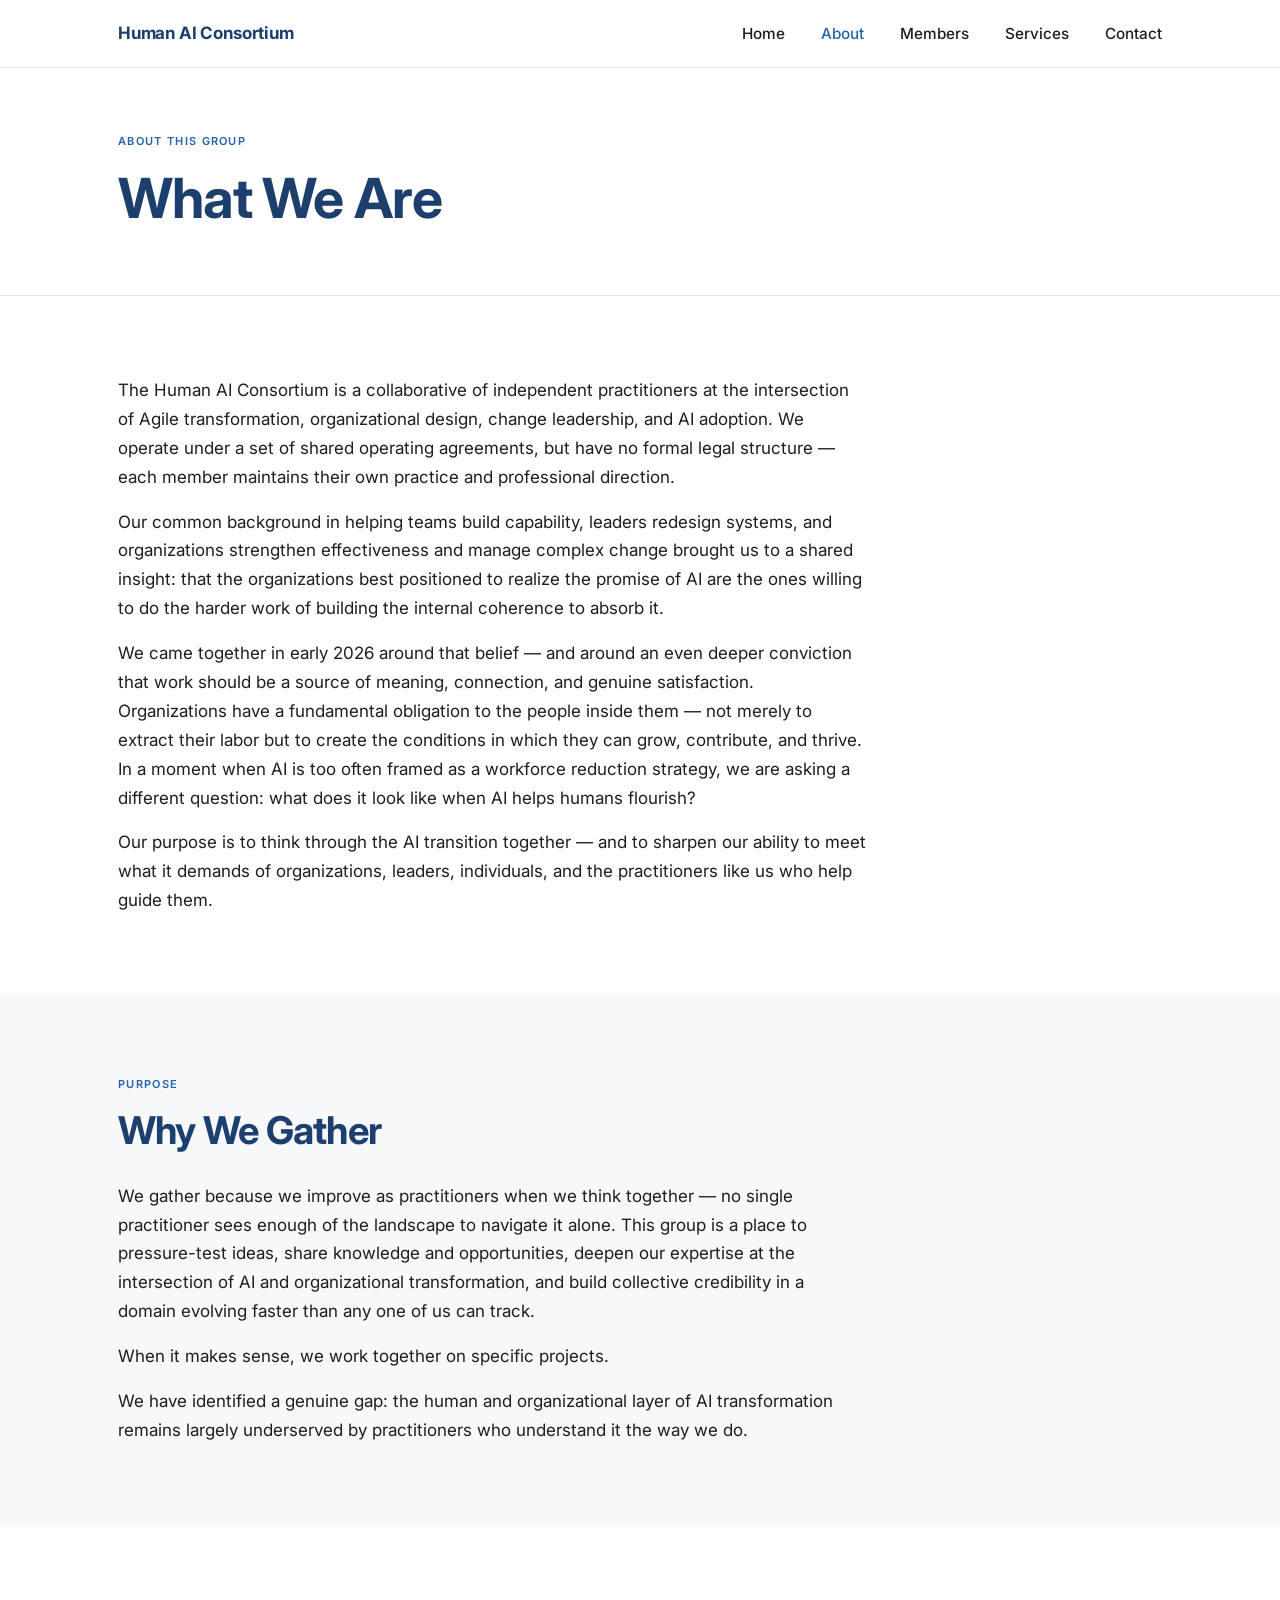
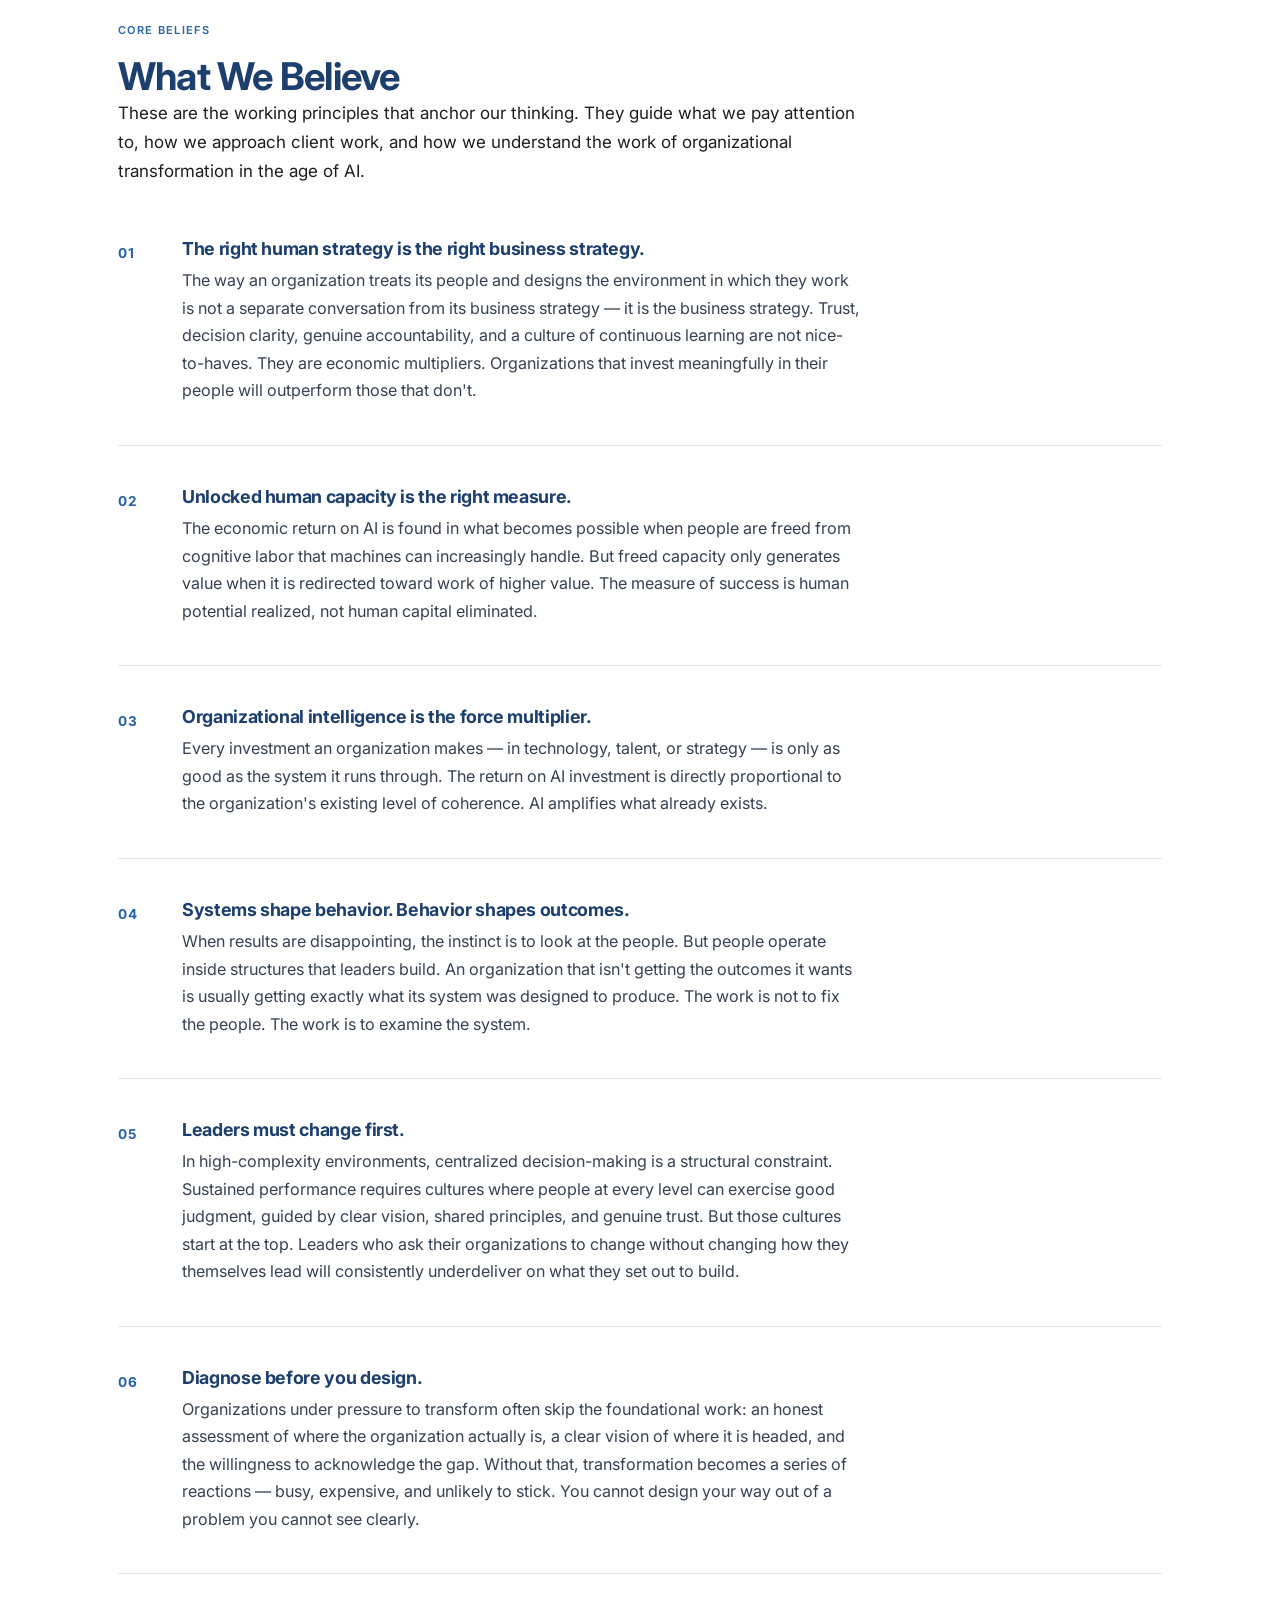
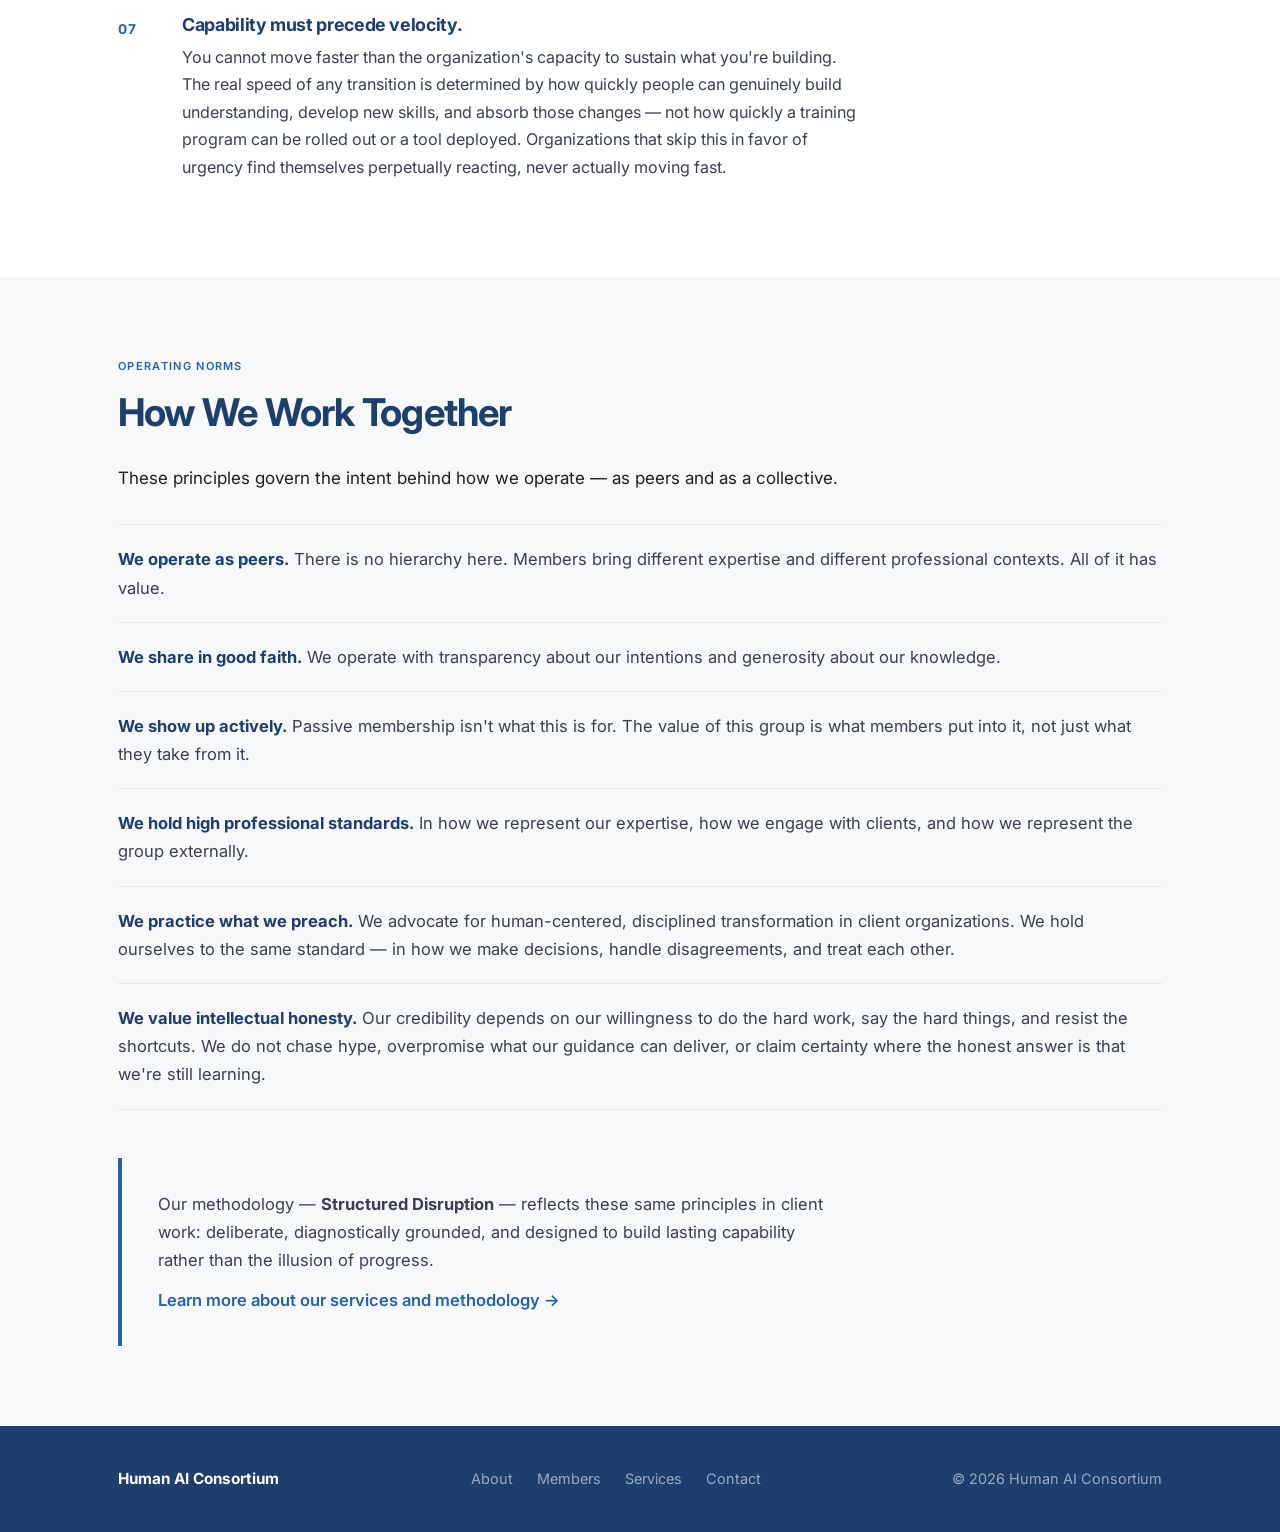
==== about.html @ 133a5184 "Initial build of Human AI Consortium website Five-page static site (HTML/CSS/JS): Home, About, Membe" ====
<!DOCTYPE html>
<html lang="en">
<head>
  <meta charset="UTF-8">
  <meta name="viewport" content="width=device-width, initial-scale=1.0">
  <title>About — Human AI Consortium</title>
  <meta name="description" content="The Human AI Consortium is a collaborative of independent practitioners at the intersection of Agile transformation, organizational design, change leadership, and AI adoption.">
  <link rel="preconnect" href="https://fonts.googleapis.com">
  <link rel="preconnect" href="https://fonts.gstatic.com" crossorigin>
  <link href="https://fonts.googleapis.com/css2?family=Inter:wght@400;500;600;700&display=swap" rel="stylesheet">
  <link rel="stylesheet" href="css/style.css">
</head>
<body>

  <nav class="site-nav">
    <div class="container nav-inner">
      <a href="index.html" class="nav-logo">Human AI Consortium</a>
      <button class="nav-toggle" aria-label="Open menu" aria-expanded="false">☰</button>
      <ul class="nav-links">
        <li><a href="index.html">Home</a></li>
        <li><a href="about.html" class="active">About</a></li>
        <li><a href="members.html">Members</a></li>
        <li><a href="services.html">Services</a></li>
        <li><a href="contact.html">Contact</a></li>
      </ul>
    </div>
  </nav>

  <!-- Page header -->
  <header class="page-header">
    <div class="container">
      <span class="label">About This Group</span>
      <h1>What We Are</h1>
    </div>
  </header>

  <!-- What We Are -->
  <section class="prose-section">
    <div class="container">
      <p>The Human AI Consortium is a collaborative of independent practitioners at the intersection of Agile transformation, organizational design, change leadership, and AI adoption. We operate under a set of shared operating agreements, but have no formal legal structure — each member maintains their own practice and professional direction.</p>
      <p>Our common background in helping teams build capability, leaders redesign systems, and organizations strengthen effectiveness and manage complex change brought us to a shared insight: that the organizations best positioned to realize the promise of AI are the ones willing to do the harder work of building the internal coherence to absorb it.</p>
      <p>We came together in early 2026 around that belief — and around an even deeper conviction that work should be a source of meaning, connection, and genuine satisfaction. Organizations have a fundamental obligation to the people inside them — not merely to extract their labor but to create the conditions in which they can grow, contribute, and thrive. In a moment when AI is too often framed as a workforce reduction strategy, we are asking a different question: what does it look like when AI helps humans flourish?</p>
      <p>Our purpose is to think through the AI transition together — and to sharpen our ability to meet what it demands of organizations, leaders, individuals, and the practitioners like us who help guide them.</p>
    </div>
  </section>

  <!-- Why We Gather -->
  <section class="prose-section alt">
    <div class="container">
      <span class="label">Purpose</span>
      <h2>Why We Gather</h2>
      <p>We gather because we improve as practitioners when we think together — no single practitioner sees enough of the landscape to navigate it alone. This group is a place to pressure-test ideas, share knowledge and opportunities, deepen our expertise at the intersection of AI and organizational transformation, and build collective credibility in a domain evolving faster than any one of us can track.</p>
      <p>When it makes sense, we work together on specific projects.</p>
      <p>We have identified a genuine gap: the human and organizational layer of AI transformation remains largely underserved by practitioners who understand it the way we do.</p>
    </div>
  </section>

  <!-- Core Beliefs -->
  <section class="beliefs">
    <div class="container">
      <span class="label">Core Beliefs</span>
      <h2>What We Believe</h2>
      <p>These are the working principles that anchor our thinking. They guide what we pay attention to, how we approach client work, and how we understand the work of organizational transformation in the age of AI.</p>
      <div class="beliefs-list">

        <div class="belief">
          <span class="belief-num">01</span>
          <div class="belief-body">
            <h3>The right human strategy is the right business strategy.</h3>
            <p>The way an organization treats its people and designs the environment in which they work is not a separate conversation from its business strategy — it is the business strategy. Trust, decision clarity, genuine accountability, and a culture of continuous learning are not nice-to-haves. They are economic multipliers. Organizations that invest meaningfully in their people will outperform those that don't.</p>
          </div>
        </div>

        <div class="belief">
          <span class="belief-num">02</span>
          <div class="belief-body">
            <h3>Unlocked human capacity is the right measure.</h3>
            <p>The economic return on AI is found in what becomes possible when people are freed from cognitive labor that machines can increasingly handle. But freed capacity only generates value when it is redirected toward work of higher value. The measure of success is human potential realized, not human capital eliminated.</p>
          </div>
        </div>

        <div class="belief">
          <span class="belief-num">03</span>
          <div class="belief-body">
            <h3>Organizational intelligence is the force multiplier.</h3>
            <p>Every investment an organization makes — in technology, talent, or strategy — is only as good as the system it runs through. The return on AI investment is directly proportional to the organization's existing level of coherence. AI amplifies what already exists.</p>
          </div>
        </div>

        <div class="belief">
          <span class="belief-num">04</span>
          <div class="belief-body">
            <h3>Systems shape behavior. Behavior shapes outcomes.</h3>
            <p>When results are disappointing, the instinct is to look at the people. But people operate inside structures that leaders build. An organization that isn't getting the outcomes it wants is usually getting exactly what its system was designed to produce. The work is not to fix the people. The work is to examine the system.</p>
          </div>
        </div>

        <div class="belief">
          <span class="belief-num">05</span>
          <div class="belief-body">
            <h3>Leaders must change first.</h3>
            <p>In high-complexity environments, centralized decision-making is a structural constraint. Sustained performance requires cultures where people at every level can exercise good judgment, guided by clear vision, shared principles, and genuine trust. But those cultures start at the top. Leaders who ask their organizations to change without changing how they themselves lead will consistently underdeliver on what they set out to build.</p>
          </div>
        </div>

        <div class="belief">
          <span class="belief-num">06</span>
          <div class="belief-body">
            <h3>Diagnose before you design.</h3>
            <p>Organizations under pressure to transform often skip the foundational work: an honest assessment of where the organization actually is, a clear vision of where it is headed, and the willingness to acknowledge the gap. Without that, transformation becomes a series of reactions — busy, expensive, and unlikely to stick. You cannot design your way out of a problem you cannot see clearly.</p>
          </div>
        </div>

        <div class="belief">
          <span class="belief-num">07</span>
          <div class="belief-body">
            <h3>Capability must precede velocity.</h3>
            <p>You cannot move faster than the organization's capacity to sustain what you're building. The real speed of any transition is determined by how quickly people can genuinely build understanding, develop new skills, and absorb those changes — not how quickly a training program can be rolled out or a tool deployed. Organizations that skip this in favor of urgency find themselves perpetually reacting, never actually moving fast.</p>
          </div>
        </div>

      </div>
    </div>
  </section>

  <!-- How We Work Together -->
  <section class="prose-section alt">
    <div class="container">
      <span class="label">Operating Norms</span>
      <h2>How We Work Together</h2>
      <p>These principles govern the intent behind how we operate — as peers and as a collective.</p>
      <div class="norms-list">
        <div class="norm"><strong>We operate as peers.</strong> There is no hierarchy here. Members bring different expertise and different professional contexts. All of it has value.</div>
        <div class="norm"><strong>We share in good faith.</strong> We operate with transparency about our intentions and generosity about our knowledge.</div>
        <div class="norm"><strong>We show up actively.</strong> Passive membership isn't what this is for. The value of this group is what members put into it, not just what they take from it.</div>
        <div class="norm"><strong>We hold high professional standards.</strong> In how we represent our expertise, how we engage with clients, and how we represent the group externally.</div>
        <div class="norm"><strong>We practice what we preach.</strong> We advocate for human-centered, disciplined transformation in client organizations. We hold ourselves to the same standard — in how we make decisions, handle disagreements, and treat each other.</div>
        <div class="norm"><strong>We value intellectual honesty.</strong> Our credibility depends on our willingness to do the hard work, say the hard things, and resist the shortcuts. We do not chase hype, overpromise what our guidance can deliver, or claim certainty where the honest answer is that we're still learning.</div>
      </div>

      <div class="callout">
        <p>Our methodology — <strong>Structured Disruption</strong> — reflects these same principles in client work: deliberate, diagnostically grounded, and designed to build lasting capability rather than the illusion of progress.</p>
        <p><a href="services.html">Learn more about our services and methodology →</a></p>
      </div>
    </div>
  </section>

  <footer class="site-footer">
    <div class="container footer-inner">
      <a href="index.html" class="footer-logo">Human AI Consortium</a>
      <nav class="footer-links">
        <a href="about.html">About</a>
        <a href="members.html">Members</a>
        <a href="services.html">Services</a>
        <a href="contact.html">Contact</a>
      </nav>
      <span>© 2026 Human AI Consortium</span>
    </div>
  </footer>

  <script src="js/nav.js"></script>
</body>
</html>
---- css/style.css ----
/* ── Reset ── */
*, *::before, *::after { box-sizing: border-box; margin: 0; padding: 0; }
img { max-width: 100%; display: block; }
ul { list-style: none; }
button { font-family: inherit; }

/* ── Variables ── */
:root {
  --navy:    #1C3F6E;
  --blue:    #2563A8;
  --bg:      #FFFFFF;
  --bg-alt:  #F7F8FA;
  --text:    #1E1E1E;
  --muted:   #6B7280;
  --divider: #E5E7EB;
  --max-w:   1100px;
  --nav-h:   68px;
}

/* ── Base ── */
html { font-size: 17px; scroll-behavior: smooth; }
body {
  font-family: 'Inter', -apple-system, BlinkMacSystemFont, 'Segoe UI', sans-serif;
  color: var(--text);
  background: var(--bg);
  line-height: 1.7;
}

/* ── Typography ── */
h1, h2, h3, h4 {
  color: var(--navy);
  font-weight: 700;
  letter-spacing: -0.02em;
  line-height: 1.2;
}
h1 { font-size: clamp(2rem, 5vw, 3.25rem); }
h2 { font-size: clamp(1.5rem, 3.5vw, 2.25rem); }
h3 { font-size: 1.2rem; }
p { max-width: 68ch; }
a { text-decoration: none; color: var(--blue); }
a:hover { text-decoration: underline; }

/* ── Container ── */
.container { max-width: var(--max-w); margin: 0 auto; padding: 0 28px; }

/* ── Section label ── */
.label {
  display: block;
  font-size: 11px;
  font-weight: 600;
  letter-spacing: 0.12em;
  text-transform: uppercase;
  color: var(--blue);
  margin-bottom: 14px;
}

/* ══════════════════════════════════════════
   NAV
══════════════════════════════════════════ */
.site-nav {
  position: fixed;
  top: 0; left: 0; right: 0;
  height: var(--nav-h);
  background: var(--bg);
  border-bottom: 1px solid var(--divider);
  z-index: 200;
}
.nav-inner {
  display: flex;
  align-items: center;
  justify-content: space-between;
  height: 100%;
}
.nav-logo {
  font-size: 1rem;
  font-weight: 700;
  color: var(--navy);
  letter-spacing: -0.01em;
  text-decoration: none;
}
.nav-logo:hover { text-decoration: none; color: var(--blue); }
.nav-links {
  display: flex;
  gap: 36px;
  align-items: center;
}
.nav-links a {
  font-size: 0.9rem;
  font-weight: 500;
  color: var(--text);
  transition: color 0.15s;
  text-decoration: none;
}
.nav-links a:hover { color: var(--blue); }
.nav-links a.active { color: var(--blue); }
.nav-toggle {
  display: none;
  background: none;
  border: none;
  font-size: 1.5rem;
  cursor: pointer;
  color: var(--navy);
  padding: 4px 8px;
  line-height: 1;
}

/* ══════════════════════════════════════════
   HERO  (home page)
══════════════════════════════════════════ */
.hero {
  padding: calc(var(--nav-h) + 96px) 0 104px;
  border-bottom: 1px solid var(--divider);
}
.hero h1 {
  max-width: 17ch;
  margin-bottom: 28px;
}
.hero p {
  font-size: 1.125rem;
  color: #374151;
  margin-bottom: 40px;
}

/* ── Buttons ── */
.btn {
  display: inline-block;
  background: var(--navy);
  color: #fff;
  padding: 14px 32px;
  font-size: 0.95rem;
  font-weight: 600;
  border-radius: 4px;
  letter-spacing: 0.01em;
  transition: background 0.15s;
  text-decoration: none;
}
.btn:hover { background: var(--blue); text-decoration: none; color: #fff; }
.btn-ghost {
  background: transparent;
  color: var(--navy);
  border: 2px solid var(--navy);
}
.btn-ghost:hover { background: var(--navy); color: #fff; }

/* ══════════════════════════════════════════
   FEATURE STRIP  (home page)
══════════════════════════════════════════ */
.features {
  background: var(--bg-alt);
  padding: 88px 0;
}
.features-grid {
  display: grid;
  grid-template-columns: repeat(3, 1fr);
  gap: 56px;
  margin-top: 52px;
}
.feature-item h3 { margin-bottom: 10px; }
.feature-item p { font-size: 0.95rem; color: #374151; margin: 0; }

/* ══════════════════════════════════════════
   BELIEFS  (home + about pages)
══════════════════════════════════════════ */
.beliefs { padding: 96px 0; }
.beliefs-list {
  margin-top: 52px;
  display: flex;
  flex-direction: column;
  gap: 40px;
}
.belief {
  display: grid;
  grid-template-columns: 40px 1fr;
  gap: 24px;
  align-items: start;
  padding-bottom: 40px;
  border-bottom: 1px solid var(--divider);
}
.belief:last-child { border-bottom: none; padding-bottom: 0; }
.belief-num {
  font-size: 0.8rem;
  font-weight: 700;
  color: var(--blue);
  padding-top: 4px;
  letter-spacing: 0.05em;
}
.belief-body h3 { font-size: 1.05rem; margin-bottom: 8px; }
.belief-body p { font-size: 0.95rem; color: #374151; margin: 0; }

/* ══════════════════════════════════════════
   CTA BAR
══════════════════════════════════════════ */
.cta-bar {
  background: var(--navy);
  color: #fff;
  padding: 88px 0;
  text-align: center;
}
.cta-bar h2 { color: #fff; margin-bottom: 14px; }
.cta-bar p { color: rgba(255,255,255,0.72); margin: 0 auto 36px; font-size: 1.05rem; }
.cta-bar .btn { background: #fff; color: var(--navy); }
.cta-bar .btn:hover { background: var(--bg-alt); color: var(--navy); }

/* ══════════════════════════════════════════
   PAGE HEADER  (inner pages)
══════════════════════════════════════════ */
.page-header {
  padding: calc(var(--nav-h) + 64px) 0 64px;
  border-bottom: 1px solid var(--divider);
}
.page-header h1 { margin-top: 14px; }

/* ══════════════════════════════════════════
   PROSE SECTIONS  (about page)
══════════════════════════════════════════ */
.prose-section { padding: 80px 0; }
.prose-section.alt {
  background: var(--bg-alt);
  padding: 80px 0;
}
.prose-section h2 { margin-bottom: 28px; }
.prose-section p + p { margin-top: 16px; }

/* ── Operating norms (bold-lead list) ── */
.norms-list {
  margin-top: 32px;
  display: flex;
  flex-direction: column;
  gap: 0;
}
.norm {
  padding: 20px 0;
  border-bottom: 1px solid var(--divider);
  font-size: 0.975rem;
  color: #374151;
}
.norm:first-child { border-top: 1px solid var(--divider); }
.norm strong { color: var(--navy); }

/* ── Methodology callout ── */
.callout {
  margin-top: 48px;
  padding: 32px 36px;
  border-left: 4px solid var(--blue);
  background: var(--bg-alt);
  border-radius: 0 4px 4px 0;
}
.callout p { color: #374151; margin: 0; font-size: 0.975rem; }
.callout p + p { margin-top: 12px; }
.callout a { color: var(--blue); font-weight: 600; }

/* ══════════════════════════════════════════
   MEMBERS
══════════════════════════════════════════ */
.members-section { padding: 80px 0; }
.members-grid {
  display: grid;
  grid-template-columns: repeat(4, 1fr);
  gap: 24px;
  margin-top: 52px;
}
.member-card {
  display: flex;
  flex-direction: column;
  align-items: center;
  text-align: center;
  gap: 12px;
  padding: 32px 20px 28px;
  border: 1px solid var(--divider);
  border-radius: 6px;
  transition: border-color 0.15s;
}
.member-card:hover { border-color: var(--blue); }
.member-avatar {
  width: 72px;
  height: 72px;
  border-radius: 50%;
  background: var(--navy);
  color: #fff;
  display: flex;
  align-items: center;
  justify-content: center;
  font-size: 1.3rem;
  font-weight: 700;
  letter-spacing: 0.03em;
  flex-shrink: 0;
}
.member-avatar.alt { background: var(--blue); }
.member-name {
  font-weight: 600;
  font-size: 0.95rem;
  color: var(--navy);
  line-height: 1.3;
}
.member-linkedin {
  display: inline-flex;
  align-items: center;
  gap: 5px;
  font-size: 0.8rem;
  font-weight: 500;
  color: var(--blue);
  text-decoration: none;
  transition: color 0.15s;
}
.member-linkedin:hover { color: var(--navy); text-decoration: none; }
.member-linkedin svg { width: 13px; height: 13px; flex-shrink: 0; }

/* ══════════════════════════════════════════
   SERVICES
══════════════════════════════════════════ */
.services-section { padding: 80px 0; }
.services-section.alt { background: var(--bg-alt); }

.services-grid {
  display: grid;
  grid-template-columns: repeat(2, 1fr);
  gap: 28px;
  margin-top: 44px;
}
.service-card {
  padding: 32px;
  border: 1px solid var(--divider);
  border-top: 3px solid var(--blue);
  border-radius: 0 0 6px 6px;
  background: var(--bg);
}
.service-card h3 { margin-bottom: 10px; }
.service-card p { font-size: 0.95rem; color: #374151; margin: 0; }

/* OI dimensions grid */
.oi-grid {
  display: grid;
  grid-template-columns: repeat(3, 1fr);
  gap: 12px;
  margin-top: 28px;
}
.oi-item {
  padding: 12px 16px;
  background: var(--bg);
  border: 1px solid var(--divider);
  border-radius: 4px;
  font-size: 0.875rem;
  font-weight: 500;
  color: var(--navy);
}

/* Who we serve columns */
.fit-cols {
  display: grid;
  grid-template-columns: 1fr 1fr;
  gap: 56px;
  margin-top: 40px;
}
.fit-col h3 {
  font-size: 1rem;
  margin-bottom: 18px;
  padding-bottom: 12px;
  border-bottom: 2px solid var(--divider);
}
.fit-col ul { display: flex; flex-direction: column; gap: 12px; }
.fit-col li {
  font-size: 0.95rem;
  color: #374151;
  padding-left: 18px;
  position: relative;
  line-height: 1.5;
}
.fit-col li::before {
  content: '—';
  position: absolute;
  left: 0;
  color: var(--blue);
  font-weight: 700;
}
.fit-col.no li::before { color: #9CA3AF; }

/* ══════════════════════════════════════════
   CONTACT
══════════════════════════════════════════ */
.contact-section {
  padding: calc(var(--nav-h) + 96px) 0 104px;
}
.contact-section h1 { margin-top: 14px; margin-bottom: 28px; }
.contact-section .lead {
  font-size: 1.1rem;
  color: #374151;
  margin-bottom: 16px;
}
.contact-section p { color: #374151; margin-bottom: 0; }
.contact-cta { margin-top: 40px; }

/* ══════════════════════════════════════════
   FOOTER
══════════════════════════════════════════ */
.site-footer {
  background: var(--navy);
  color: rgba(255,255,255,0.55);
  padding: 40px 0;
  font-size: 0.85rem;
}
.footer-inner {
  display: flex;
  justify-content: space-between;
  align-items: center;
}
.footer-logo {
  color: #fff;
  font-weight: 700;
  font-size: 0.9rem;
  text-decoration: none;
}
.footer-logo:hover { color: #fff; text-decoration: none; }
.footer-links { display: flex; gap: 24px; }
.footer-links a { color: rgba(255,255,255,0.55); text-decoration: none; transition: color 0.15s; }
.footer-links a:hover { color: #fff; text-decoration: none; }

/* ══════════════════════════════════════════
   RESPONSIVE
══════════════════════════════════════════ */
@media (max-width: 900px) {
  .members-grid { grid-template-columns: repeat(3, 1fr); }
}

@media (max-width: 768px) {
  .nav-toggle { display: block; }
  .nav-links {
    display: none;
    position: absolute;
    top: var(--nav-h);
    left: 0; right: 0;
    background: var(--bg);
    border-bottom: 1px solid var(--divider);
    flex-direction: column;
    padding: 8px 0 20px;
    gap: 0;
  }
  .nav-links.open { display: flex; }
  .nav-links li { width: 100%; }
  .nav-links a {
    display: block;
    padding: 12px 28px;
    border-bottom: 1px solid var(--divider);
  }
  .nav-links li:last-child a { border-bottom: none; }

  .features-grid { grid-template-columns: 1fr; gap: 36px; }
  .members-grid { grid-template-columns: repeat(2, 1fr); }
  .services-grid { grid-template-columns: 1fr; }
  .oi-grid { grid-template-columns: repeat(2, 1fr); }
  .fit-cols { grid-template-columns: 1fr; gap: 40px; }
  .footer-inner { flex-direction: column; gap: 16px; text-align: center; }
  .footer-links { flex-wrap: wrap; justify-content: center; }

  .belief { grid-template-columns: 32px 1fr; gap: 16px; }
}

@media (max-width: 480px) {
  .members-grid { grid-template-columns: repeat(2, 1fr); gap: 16px; }
  .oi-grid { grid-template-columns: 1fr 1fr; }
  .member-card { padding: 24px 12px 20px; }
}
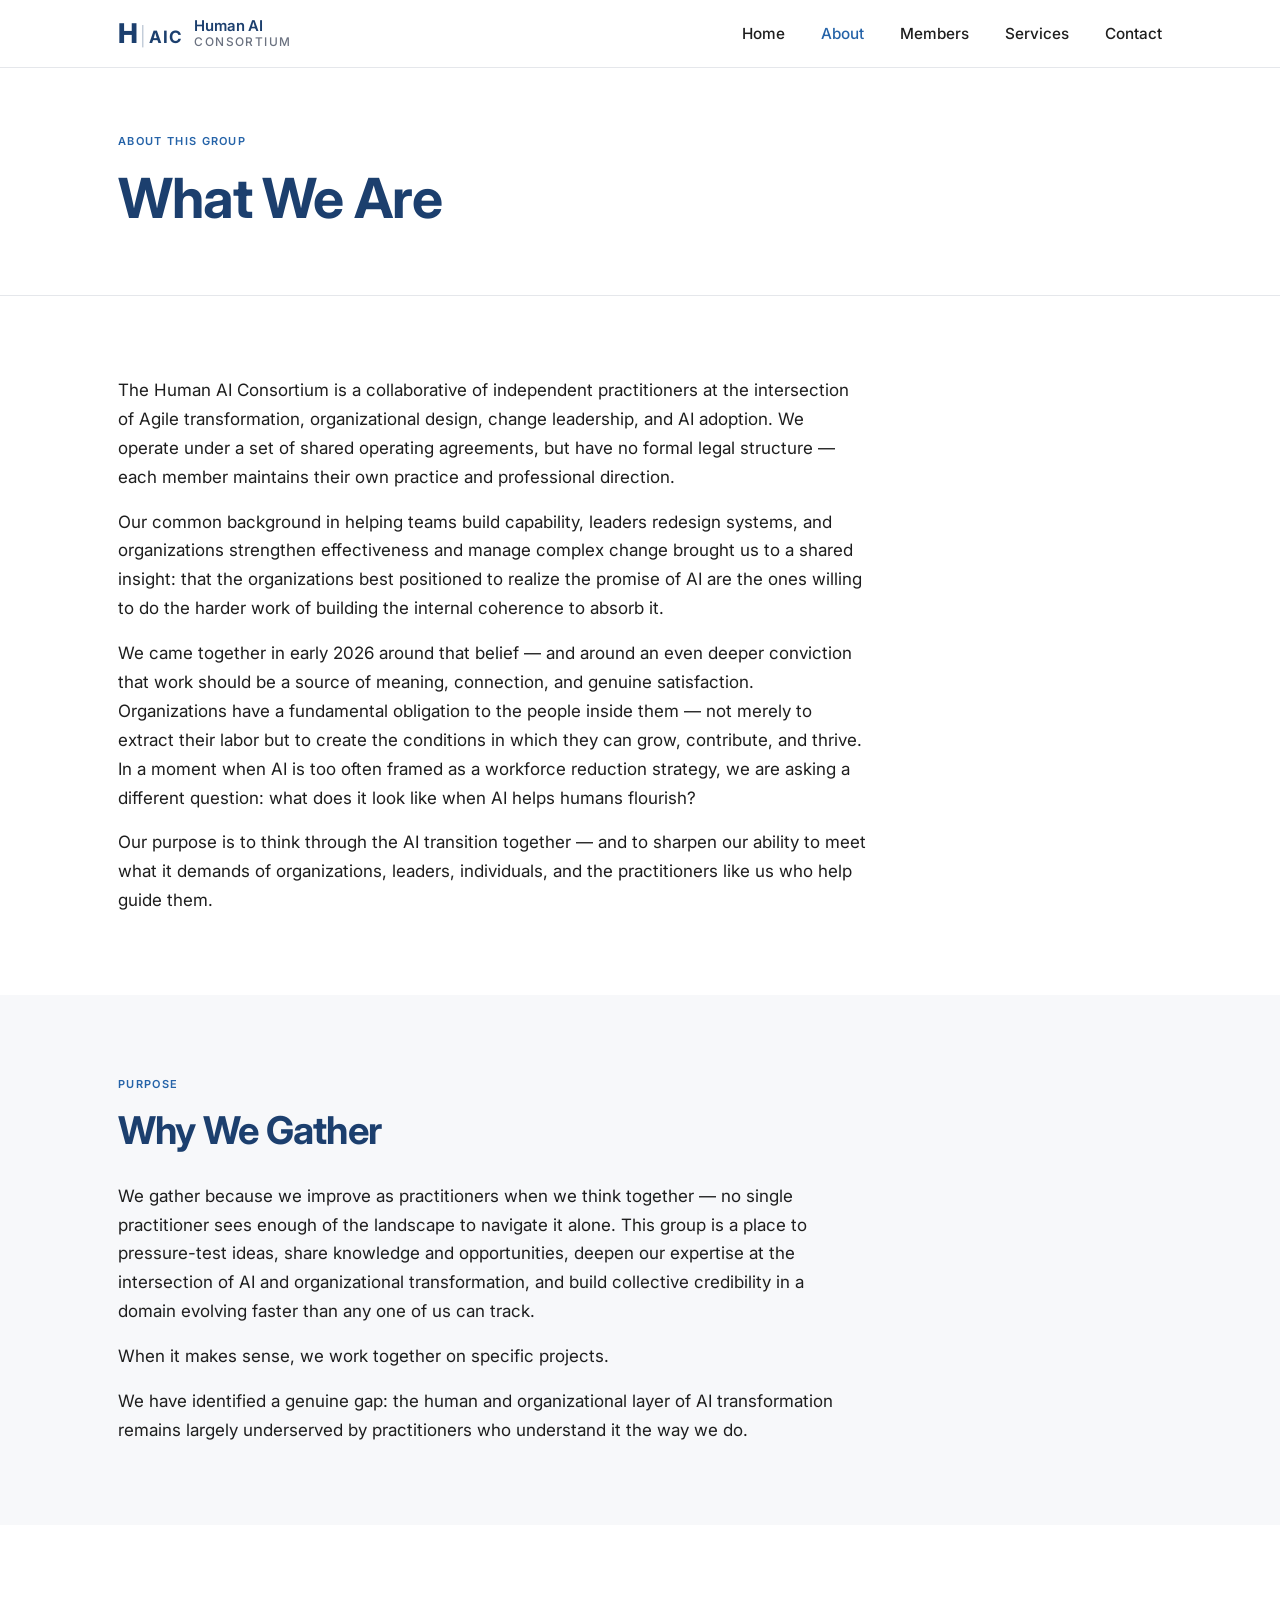
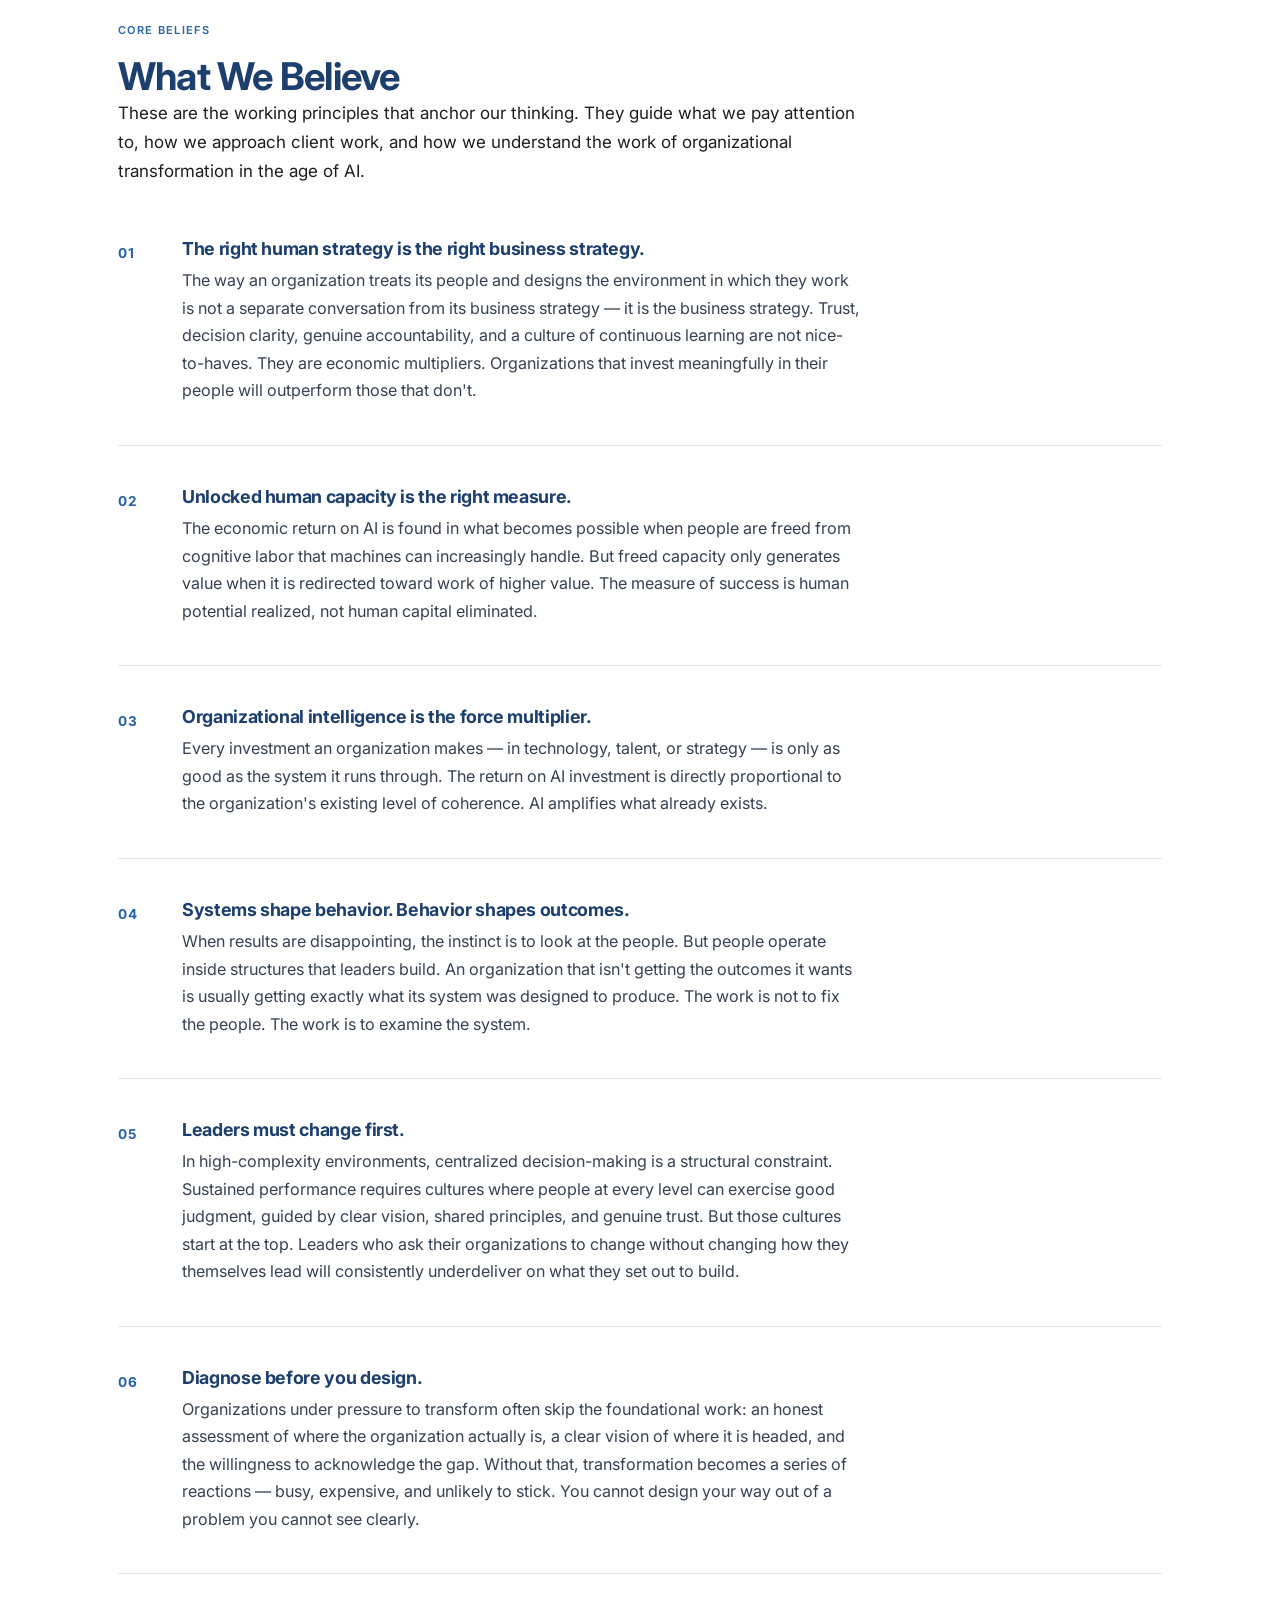
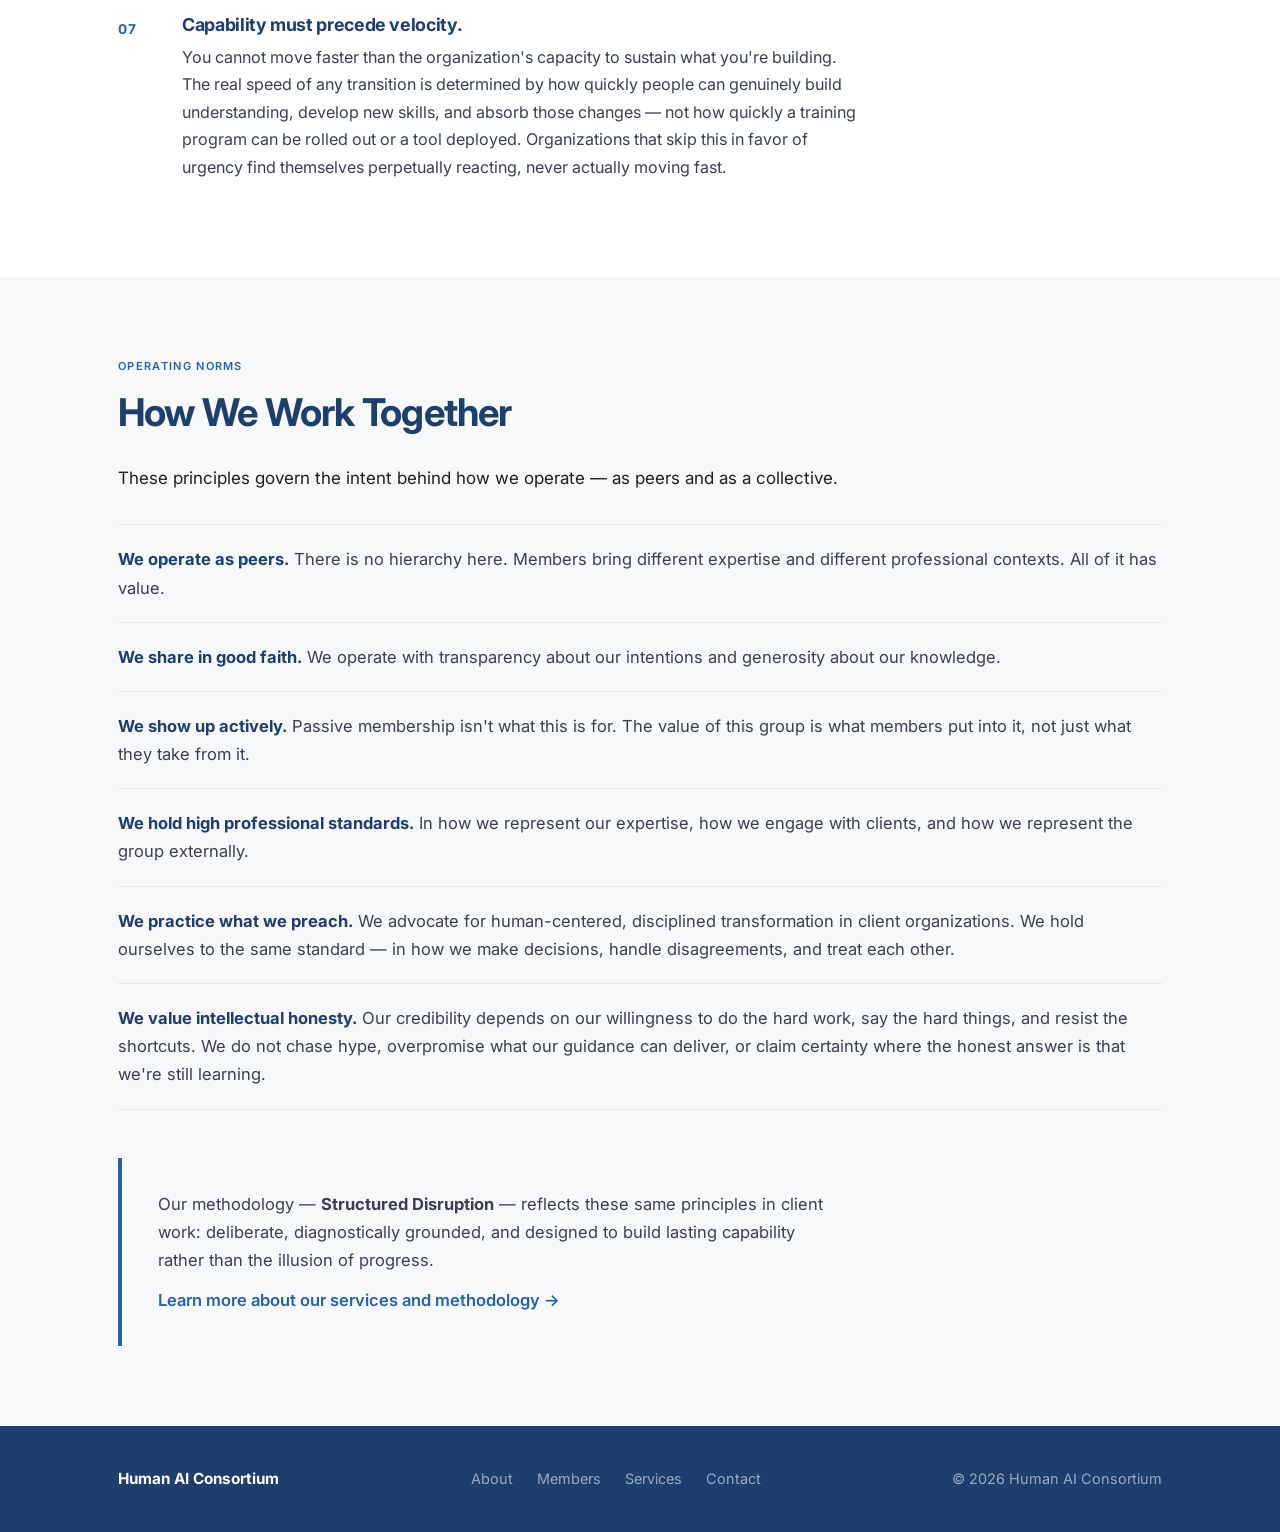
==== commit c7073d4c: "Add H|AIC logo mark to nav, matching LinkedIn brand Co-Authored-By: Claude Sonnet 4.6 <noreply@anthr" ====
--- a/about.html
+++ b/about.html
@@ -14,7 +14,12 @@
 
   <nav class="site-nav">
     <div class="container nav-inner">
-      <a href="index.html" class="nav-logo">Human AI Consortium</a>
+      <a href="index.html" class="nav-logo">
+        <div class="logo-mark">
+          <span class="lm-h">H</span><span class="lm-bar">|</span><span class="lm-aic">AIC</span>
+        </div>
+        <div class="logo-wordmark">Human AI<span>Consortium</span></div>
+      </a>
       <button class="nav-toggle" aria-label="Open menu" aria-expanded="false">☰</button>
       <ul class="nav-links">
         <li><a href="index.html">Home</a></li>
--- a/css/style.css
+++ b/css/style.css
@@ -72,13 +72,55 @@
   height: 100%;
 }
 .nav-logo {
+  display: flex;
+  align-items: center;
+  gap: 12px;
+  text-decoration: none;
+}
+.nav-logo:hover { text-decoration: none; }
+.nav-logo:hover .logo-wordmark { color: var(--blue); }
+
+.logo-mark {
+  display: flex;
+  align-items: baseline;
+  gap: 0;
+  line-height: 1;
+}
+.logo-mark .lm-h {
+  font-size: 1.6rem;
+  font-weight: 800;
+  color: var(--navy);
+  letter-spacing: -0.03em;
+}
+.logo-mark .lm-bar {
+  font-size: 1.1rem;
+  font-weight: 300;
+  color: var(--navy);
+  opacity: 0.35;
+  margin: 0 3px;
+}
+.logo-mark .lm-aic {
   font-size: 1rem;
   font-weight: 700;
   color: var(--navy);
+  letter-spacing: 0.04em;
+}
+.logo-wordmark {
+  font-size: 0.875rem;
+  font-weight: 600;
+  color: var(--navy);
   letter-spacing: -0.01em;
-  text-decoration: none;
-}
-.nav-logo:hover { text-decoration: none; color: var(--blue); }
+  line-height: 1.25;
+  transition: color 0.15s;
+}
+.logo-wordmark span {
+  display: block;
+  font-size: 0.7rem;
+  font-weight: 500;
+  letter-spacing: 0.12em;
+  text-transform: uppercase;
+  color: var(--muted);
+}
 .nav-links {
   display: flex;
   gap: 36px;
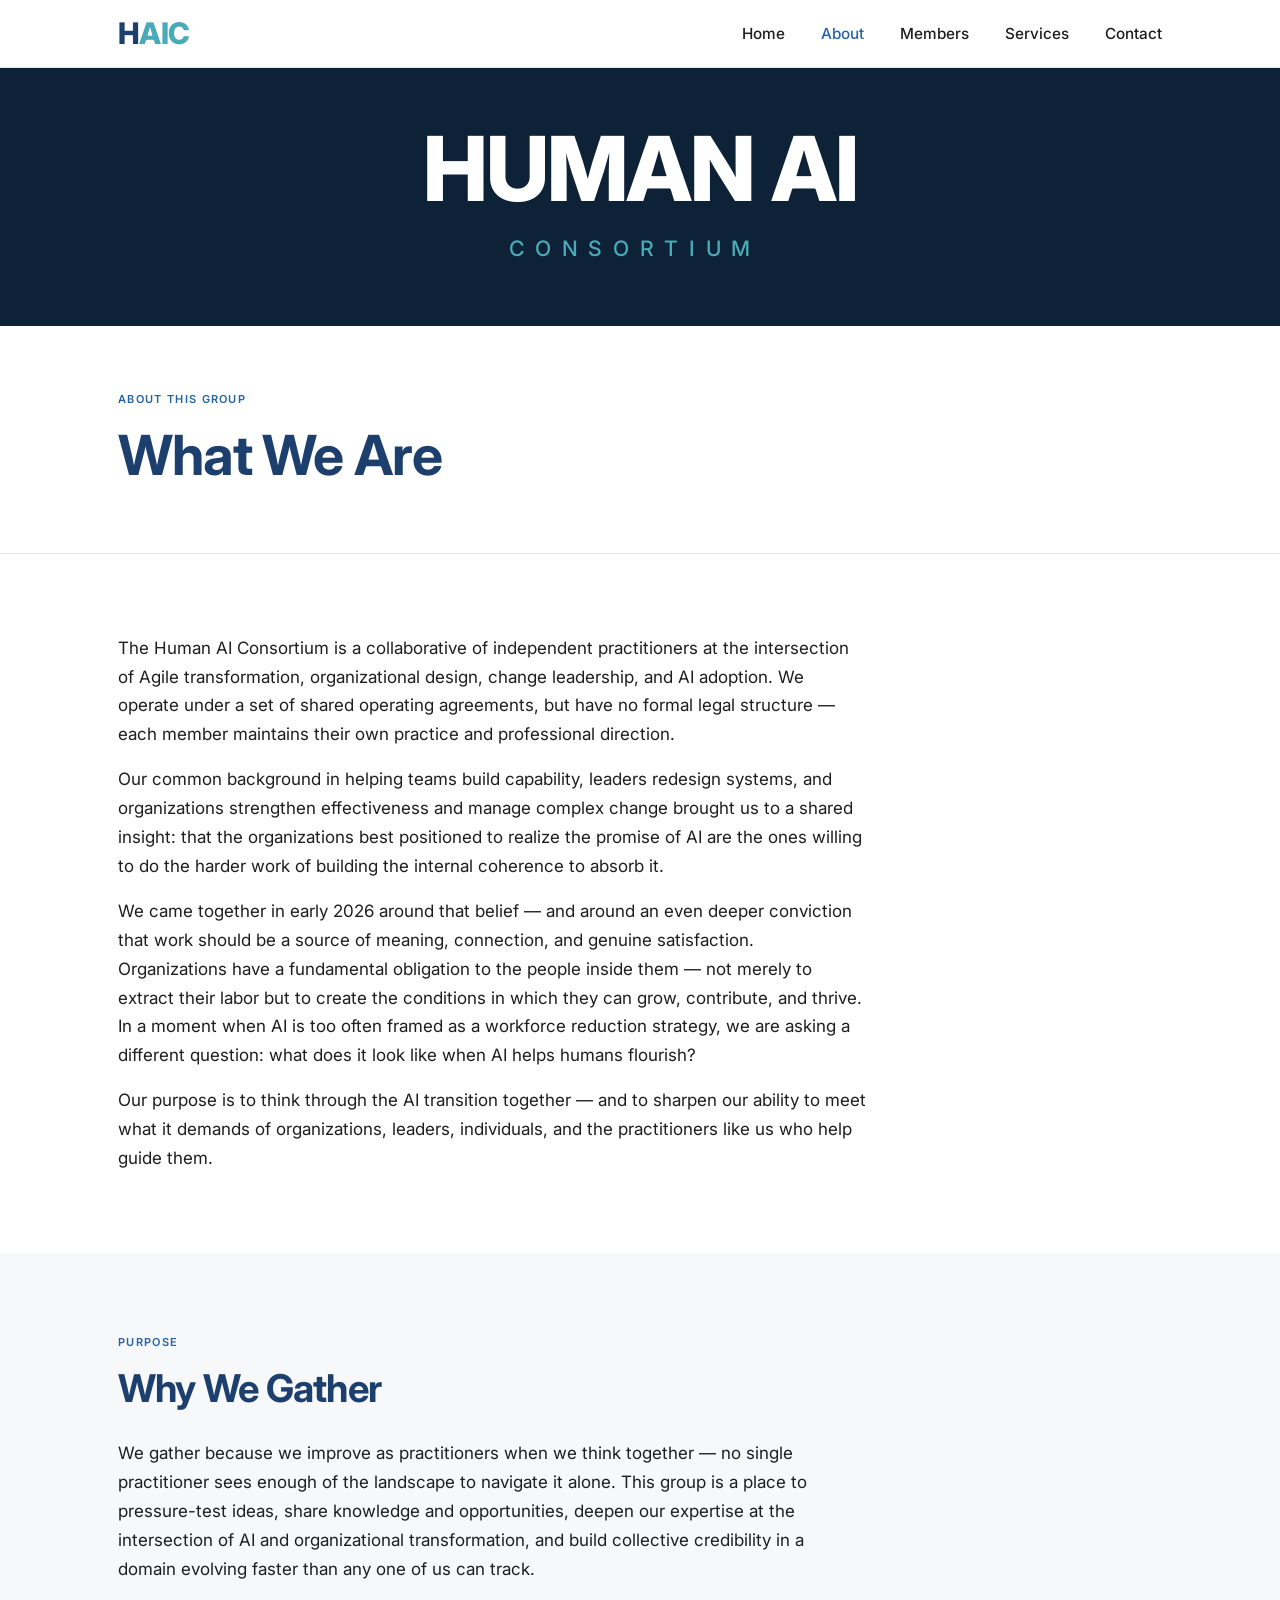
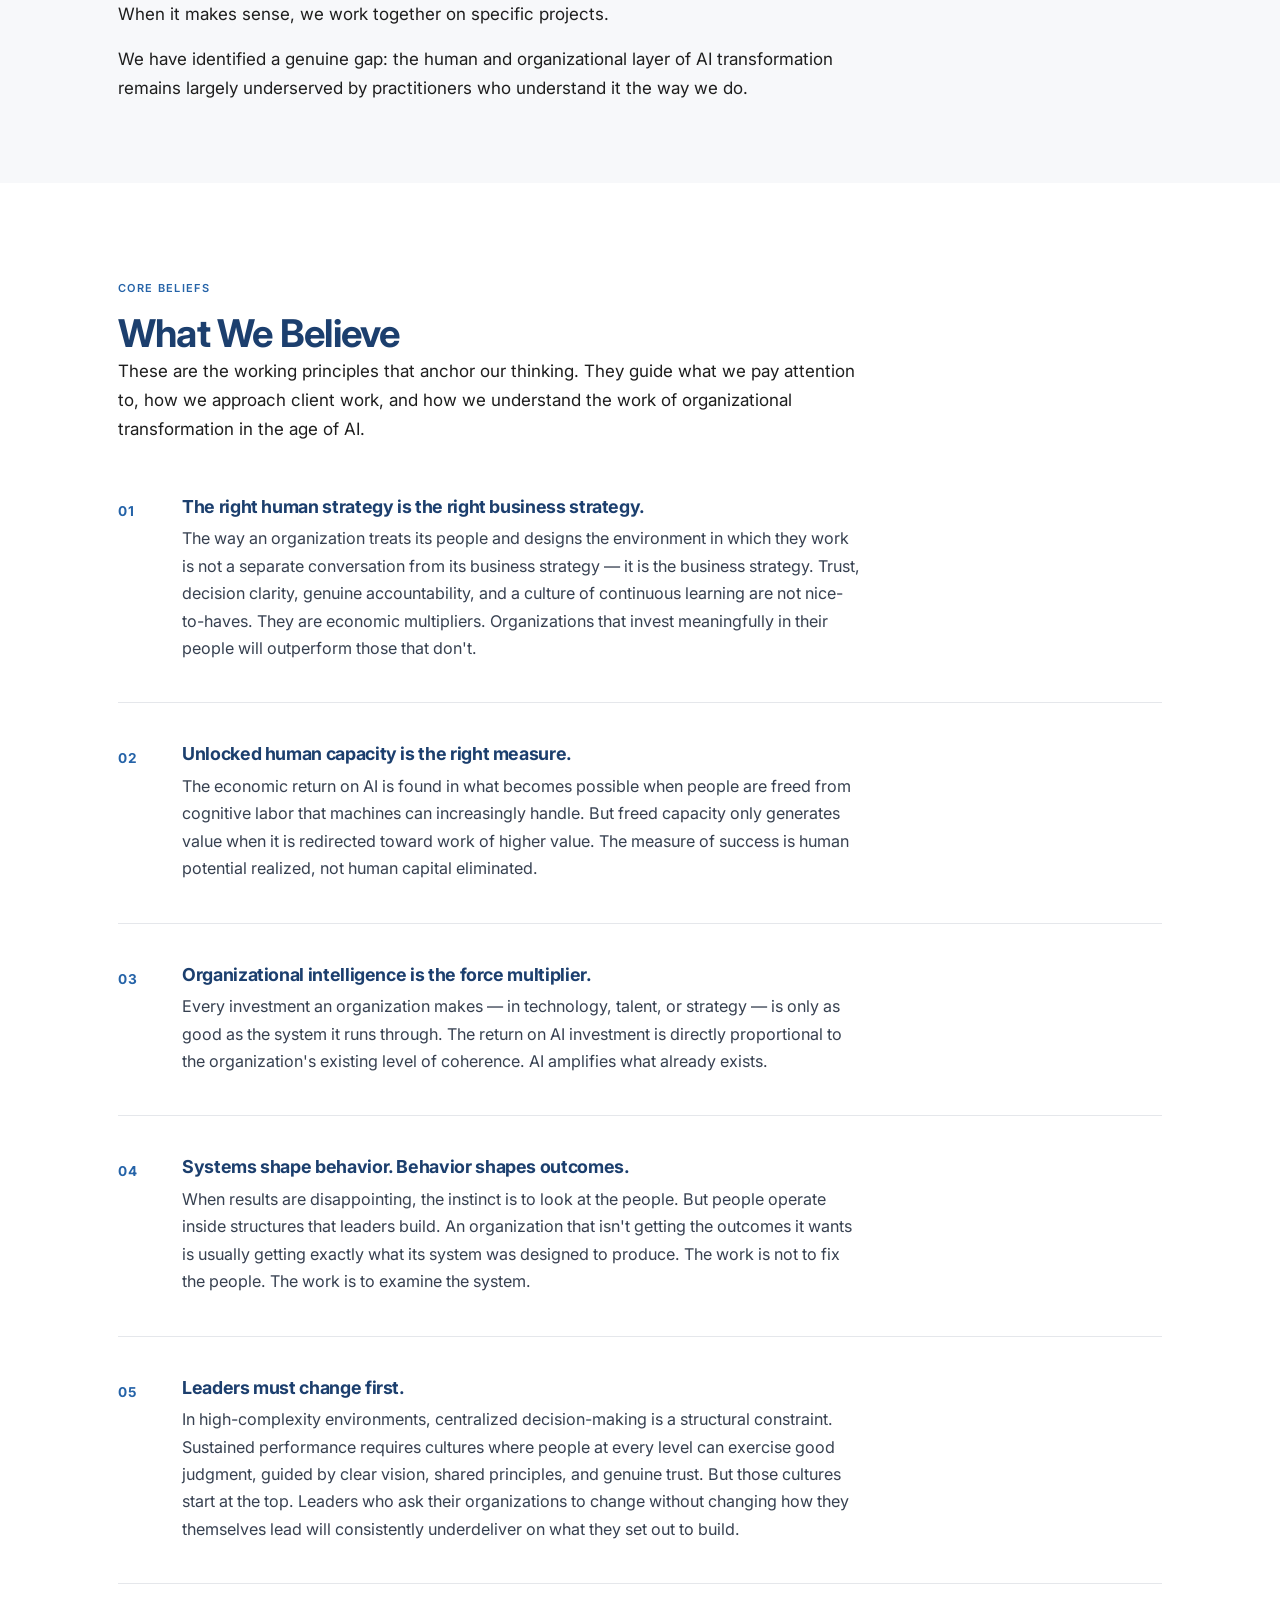
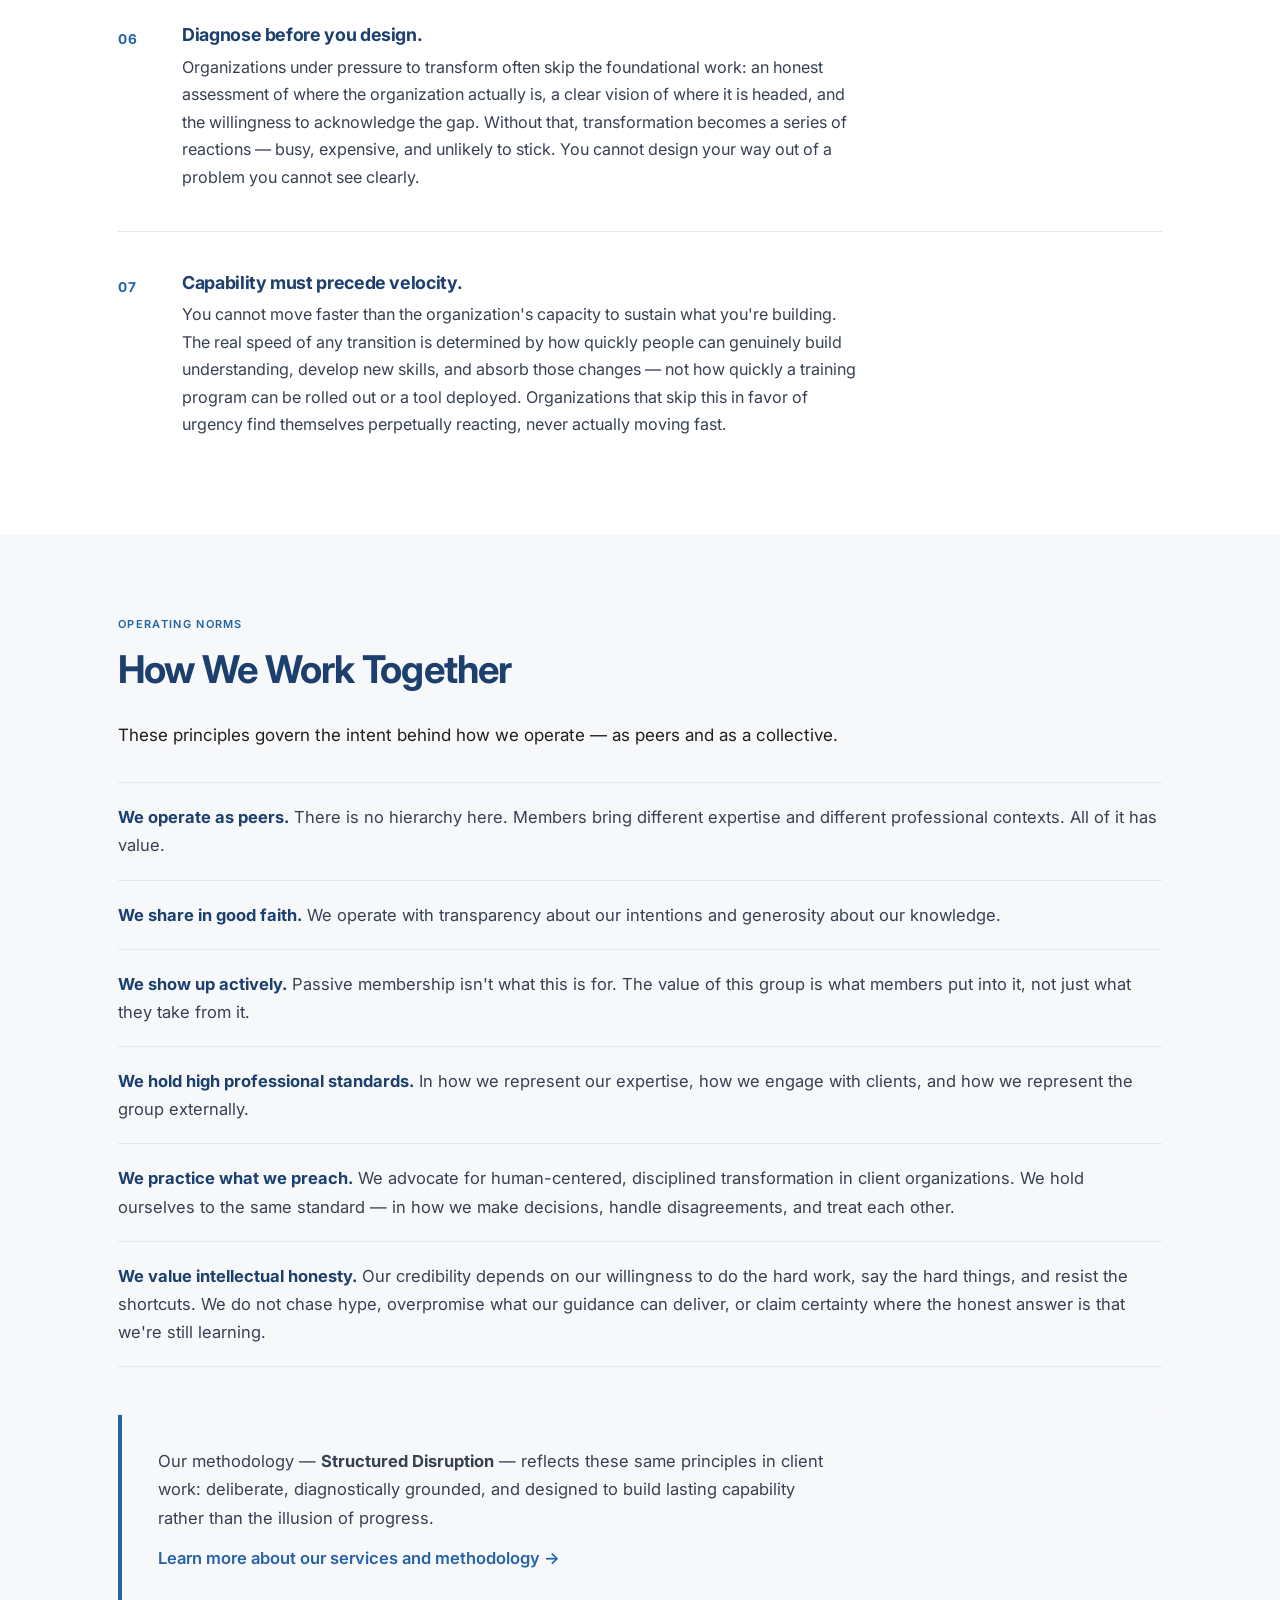
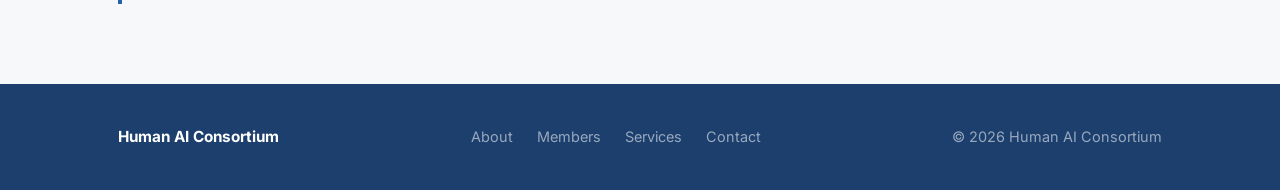
==== commit 98f98ed6: "Add full-width HUMAN AI CONSORTIUM banner below nav on all pages Matches LinkedIn brand: dark navy b" ====
--- a/about.html
+++ b/about.html
@@ -14,12 +14,7 @@
 
   <nav class="site-nav">
     <div class="container nav-inner">
-      <a href="index.html" class="nav-logo">
-        <div class="logo-mark">
-          <span class="lm-h">H</span><span class="lm-bar">|</span><span class="lm-aic">AIC</span>
-        </div>
-        <div class="logo-wordmark">Human AI<span>Consortium</span></div>
-      </a>
+      <a href="index.html" class="nav-logo"><span class="lm-h">H</span><span class="lm-aic">AIC</span></a>
       <button class="nav-toggle" aria-label="Open menu" aria-expanded="false">☰</button>
       <ul class="nav-links">
         <li><a href="index.html">Home</a></li>
@@ -30,6 +25,11 @@
       </ul>
     </div>
   </nav>
+
+  <div class="site-banner">
+    <div class="banner-title">HUMAN AI</div>
+    <div class="banner-sub">Consortium</div>
+  </div>
 
   <!-- Page header -->
   <header class="page-header">
--- a/css/style.css
+++ b/css/style.css
@@ -8,6 +8,8 @@
 :root {
   --navy:    #1C3F6E;
   --blue:    #2563A8;
+  --teal:    #4AABB8;
+  --bg-dark: #0D2137;
   --bg:      #FFFFFF;
   --bg-alt:  #F7F8FA;
   --text:    #1E1E1E;
@@ -73,54 +75,13 @@
 }
 .nav-logo {
   display: flex;
-  align-items: center;
-  gap: 12px;
+  align-items: baseline;
   text-decoration: none;
+  line-height: 1;
 }
 .nav-logo:hover { text-decoration: none; }
-.nav-logo:hover .logo-wordmark { color: var(--blue); }
-
-.logo-mark {
-  display: flex;
-  align-items: baseline;
-  gap: 0;
-  line-height: 1;
-}
-.logo-mark .lm-h {
-  font-size: 1.6rem;
-  font-weight: 800;
-  color: var(--navy);
-  letter-spacing: -0.03em;
-}
-.logo-mark .lm-bar {
-  font-size: 1.1rem;
-  font-weight: 300;
-  color: var(--navy);
-  opacity: 0.35;
-  margin: 0 3px;
-}
-.logo-mark .lm-aic {
-  font-size: 1rem;
-  font-weight: 700;
-  color: var(--navy);
-  letter-spacing: 0.04em;
-}
-.logo-wordmark {
-  font-size: 0.875rem;
-  font-weight: 600;
-  color: var(--navy);
-  letter-spacing: -0.01em;
-  line-height: 1.25;
-  transition: color 0.15s;
-}
-.logo-wordmark span {
-  display: block;
-  font-size: 0.7rem;
-  font-weight: 500;
-  letter-spacing: 0.12em;
-  text-transform: uppercase;
-  color: var(--muted);
-}
+.lm-h  { font-size: 1.75rem; font-weight: 800; color: var(--navy); letter-spacing: -0.02em; }
+.lm-aic { font-size: 1.75rem; font-weight: 800; color: var(--teal); letter-spacing: -0.02em; }
 .nav-links {
   display: flex;
   gap: 36px;
@@ -147,10 +108,36 @@
 }
 
 /* ══════════════════════════════════════════
+   SITE BANNER  (all pages, below nav)
+══════════════════════════════════════════ */
+.site-banner {
+  margin-top: var(--nav-h);
+  background: var(--bg-dark);
+  padding: 56px 0 60px;
+  text-align: center;
+}
+.banner-title {
+  font-size: clamp(2.75rem, 7vw, 5.5rem);
+  font-weight: 800;
+  color: #fff;
+  letter-spacing: -0.02em;
+  line-height: 1;
+}
+.banner-sub {
+  font-size: clamp(0.8rem, 2vw, 1.25rem);
+  font-weight: 500;
+  color: var(--teal);
+  letter-spacing: 0.5em;
+  text-transform: uppercase;
+  margin-top: 16px;
+  padding-right: 0.5em; /* optical compensation for letter-spacing */
+}
+
+/* ══════════════════════════════════════════
    HERO  (home page)
 ══════════════════════════════════════════ */
 .hero {
-  padding: calc(var(--nav-h) + 96px) 0 104px;
+  padding: 80px 0 104px;
   border-bottom: 1px solid var(--divider);
 }
 .hero h1 {
@@ -247,7 +234,7 @@
    PAGE HEADER  (inner pages)
 ══════════════════════════════════════════ */
 .page-header {
-  padding: calc(var(--nav-h) + 64px) 0 64px;
+  padding: 64px 0;
   border-bottom: 1px solid var(--divider);
 }
 .page-header h1 { margin-top: 14px; }
@@ -420,7 +407,7 @@
    CONTACT
 ══════════════════════════════════════════ */
 .contact-section {
-  padding: calc(var(--nav-h) + 96px) 0 104px;
+  padding: 80px 0 104px;
 }
 .contact-section h1 { margin-top: 14px; margin-bottom: 28px; }
 .contact-section .lead {
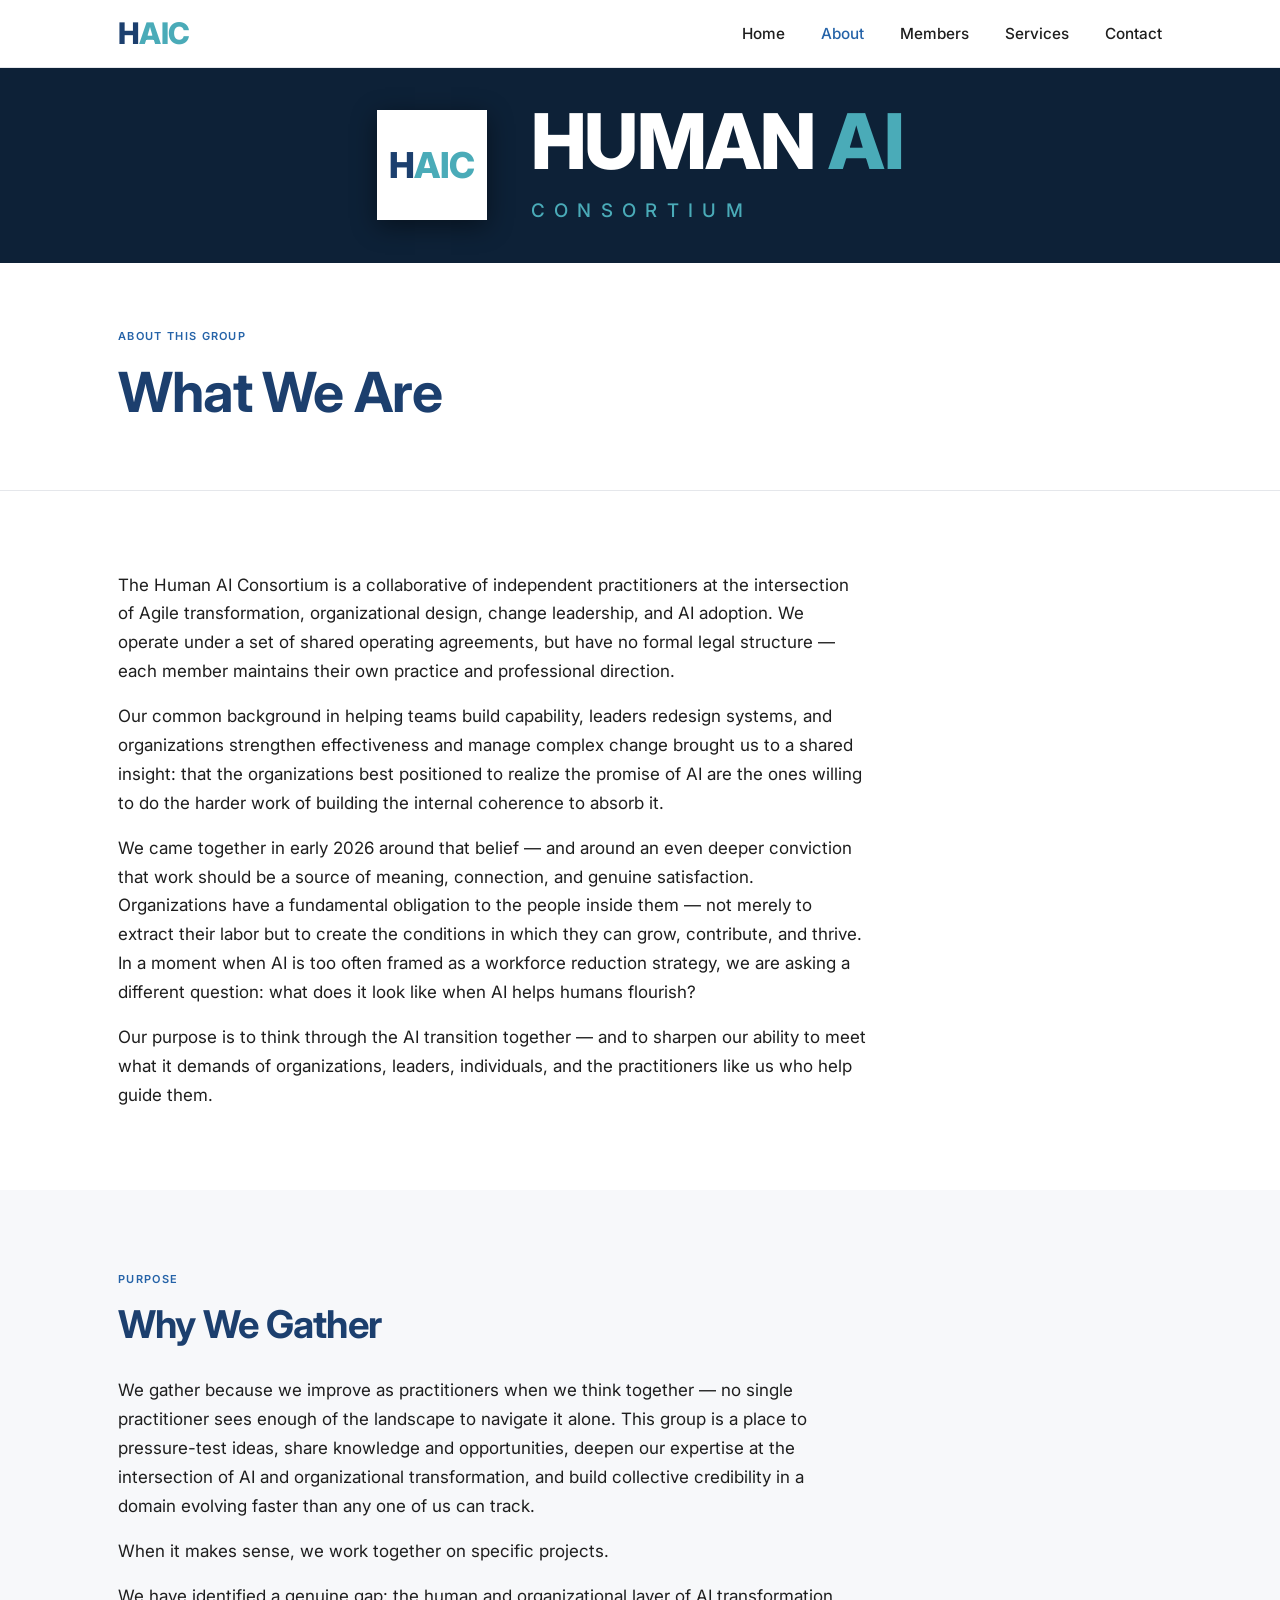
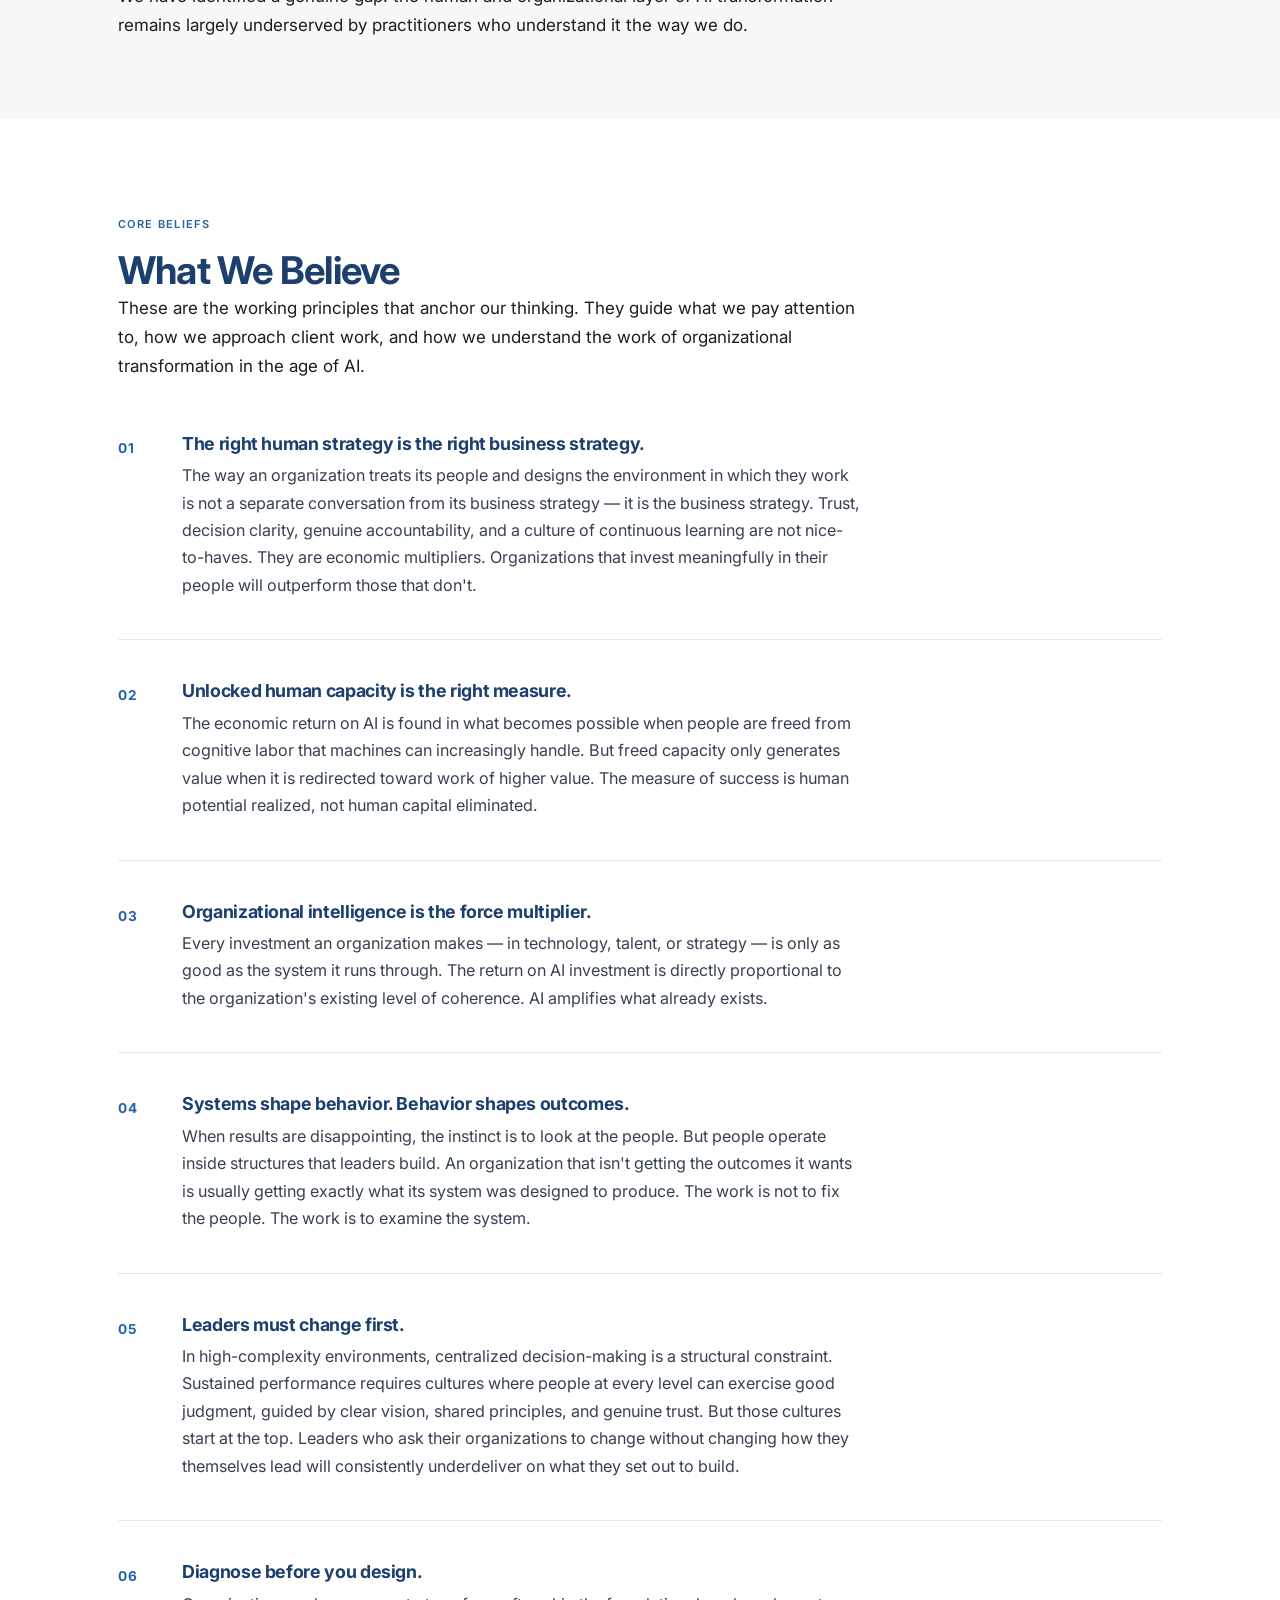
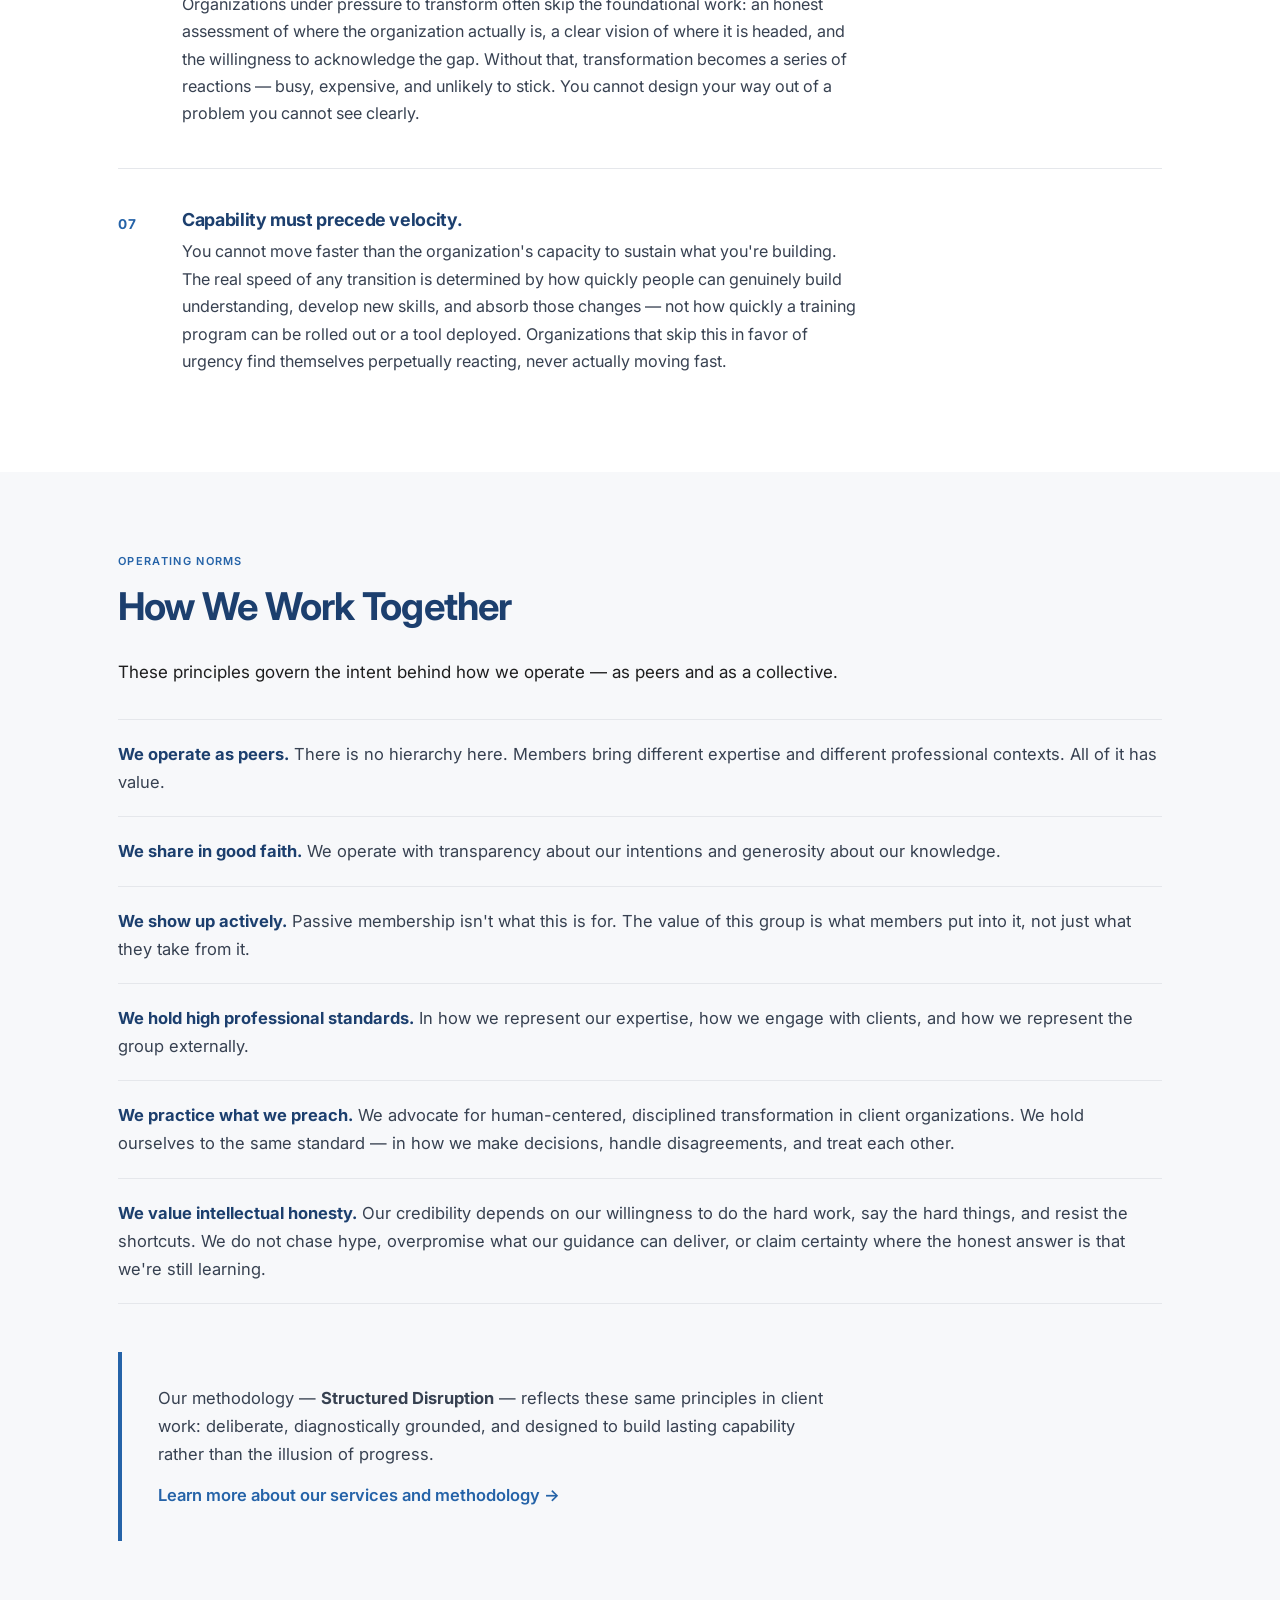
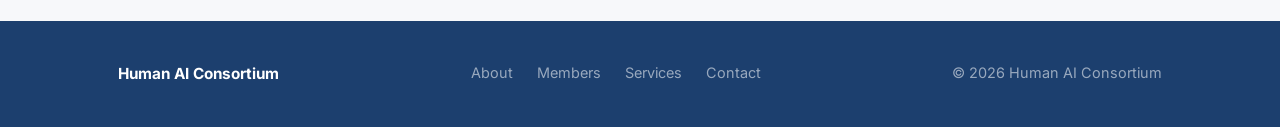
==== commit e22538a6: "Banner: HAIC mark left of text, AI in teal, drop shadow, vertically centered Co-Authored-By: Claude " ====
--- a/about.html
+++ b/about.html
@@ -8,7 +8,7 @@
   <link rel="preconnect" href="https://fonts.googleapis.com">
   <link rel="preconnect" href="https://fonts.gstatic.com" crossorigin>
   <link href="https://fonts.googleapis.com/css2?family=Inter:wght@400;500;600;700&display=swap" rel="stylesheet">
-  <link rel="stylesheet" href="css/style.css">
+  <link rel="stylesheet" href="css/style.css?v=3">
 </head>
 <body>
 
@@ -27,8 +27,13 @@
   </nav>
 
   <div class="site-banner">
-    <div class="banner-title">HUMAN AI</div>
-    <div class="banner-sub">Consortium</div>
+    <div class="container banner-inner">
+      <div class="banner-mark"><span class="bm-h">H</span><span class="bm-aic">AIC</span></div>
+      <div class="banner-text">
+        <div class="banner-title">HUMAN <span class="teal">AI</span></div>
+        <div class="banner-sub">Consortium</div>
+      </div>
+    </div>
   </div>
 
   <!-- Page header -->
--- a/css/style.css
+++ b/css/style.css
@@ -113,24 +113,52 @@
 .site-banner {
   margin-top: var(--nav-h);
   background: var(--bg-dark);
-  padding: 56px 0 60px;
-  text-align: center;
-}
+  min-height: 180px;
+  display: flex;
+  align-items: center;
+  padding: 36px 0;
+}
+.banner-inner {
+  display: flex;
+  align-items: center;
+  justify-content: center;
+  gap: 44px;
+}
+.banner-mark {
+  background: #fff;
+  width: 110px;
+  height: 110px;
+  display: flex;
+  align-items: center;
+  justify-content: center;
+  flex-shrink: 0;
+  box-shadow: 0 6px 24px rgba(0,0,0,0.45);
+}
+.bm-h  { font-size: 2.1rem; font-weight: 800; color: var(--navy); letter-spacing: -0.02em; }
+.bm-aic { font-size: 2.1rem; font-weight: 800; color: var(--teal); letter-spacing: -0.02em; }
+.banner-text { text-align: left; }
 .banner-title {
-  font-size: clamp(2.75rem, 7vw, 5.5rem);
+  font-size: clamp(2.5rem, 6vw, 5rem);
   font-weight: 800;
   color: #fff;
   letter-spacing: -0.02em;
   line-height: 1;
 }
+.banner-title .teal { color: var(--teal); }
 .banner-sub {
-  font-size: clamp(0.8rem, 2vw, 1.25rem);
+  font-size: clamp(0.75rem, 1.8vw, 1.1rem);
   font-weight: 500;
   color: var(--teal);
   letter-spacing: 0.5em;
   text-transform: uppercase;
-  margin-top: 16px;
-  padding-right: 0.5em; /* optical compensation for letter-spacing */
+  margin-top: 14px;
+  padding-right: 0.5em;
+}
+
+@media (max-width: 600px) {
+  .banner-inner { gap: 24px; }
+  .banner-mark { width: 80px; height: 80px; }
+  .bm-h, .bm-aic { font-size: 1.5rem; }
 }
 
 /* ══════════════════════════════════════════
